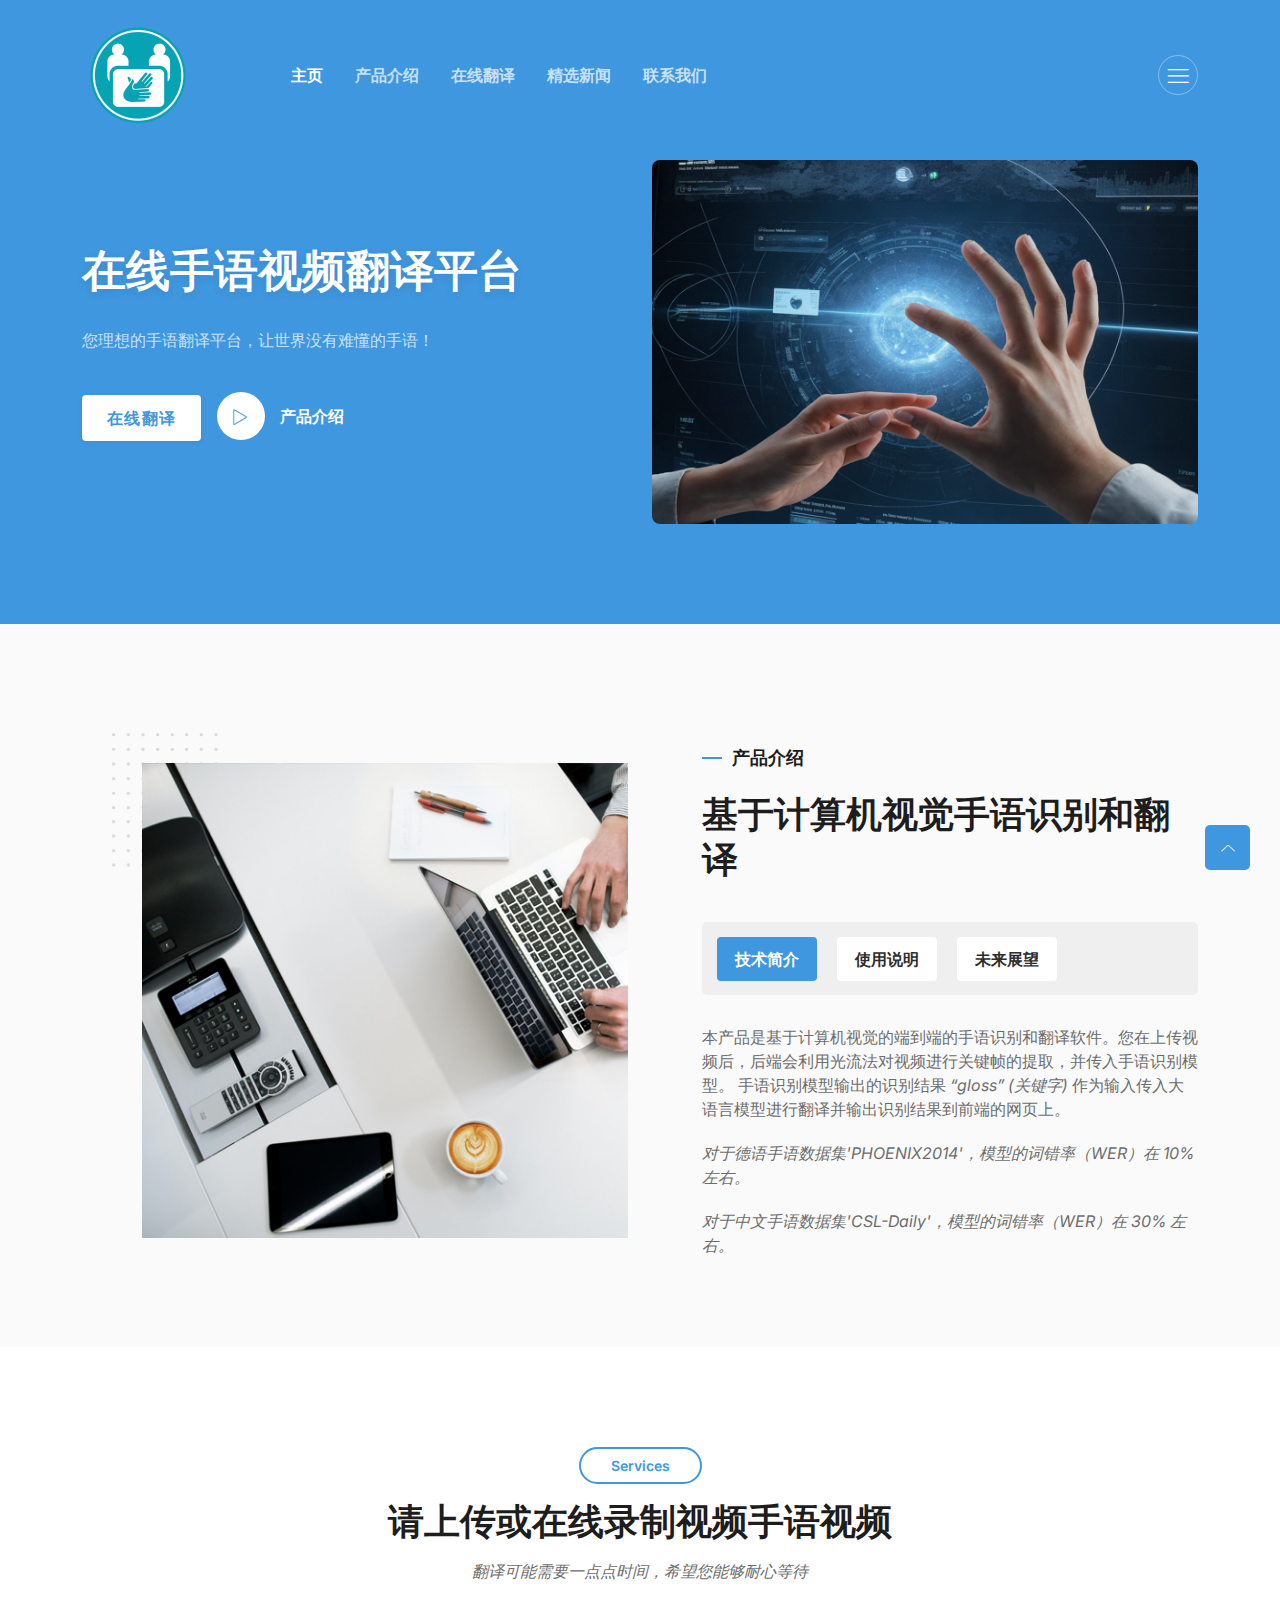
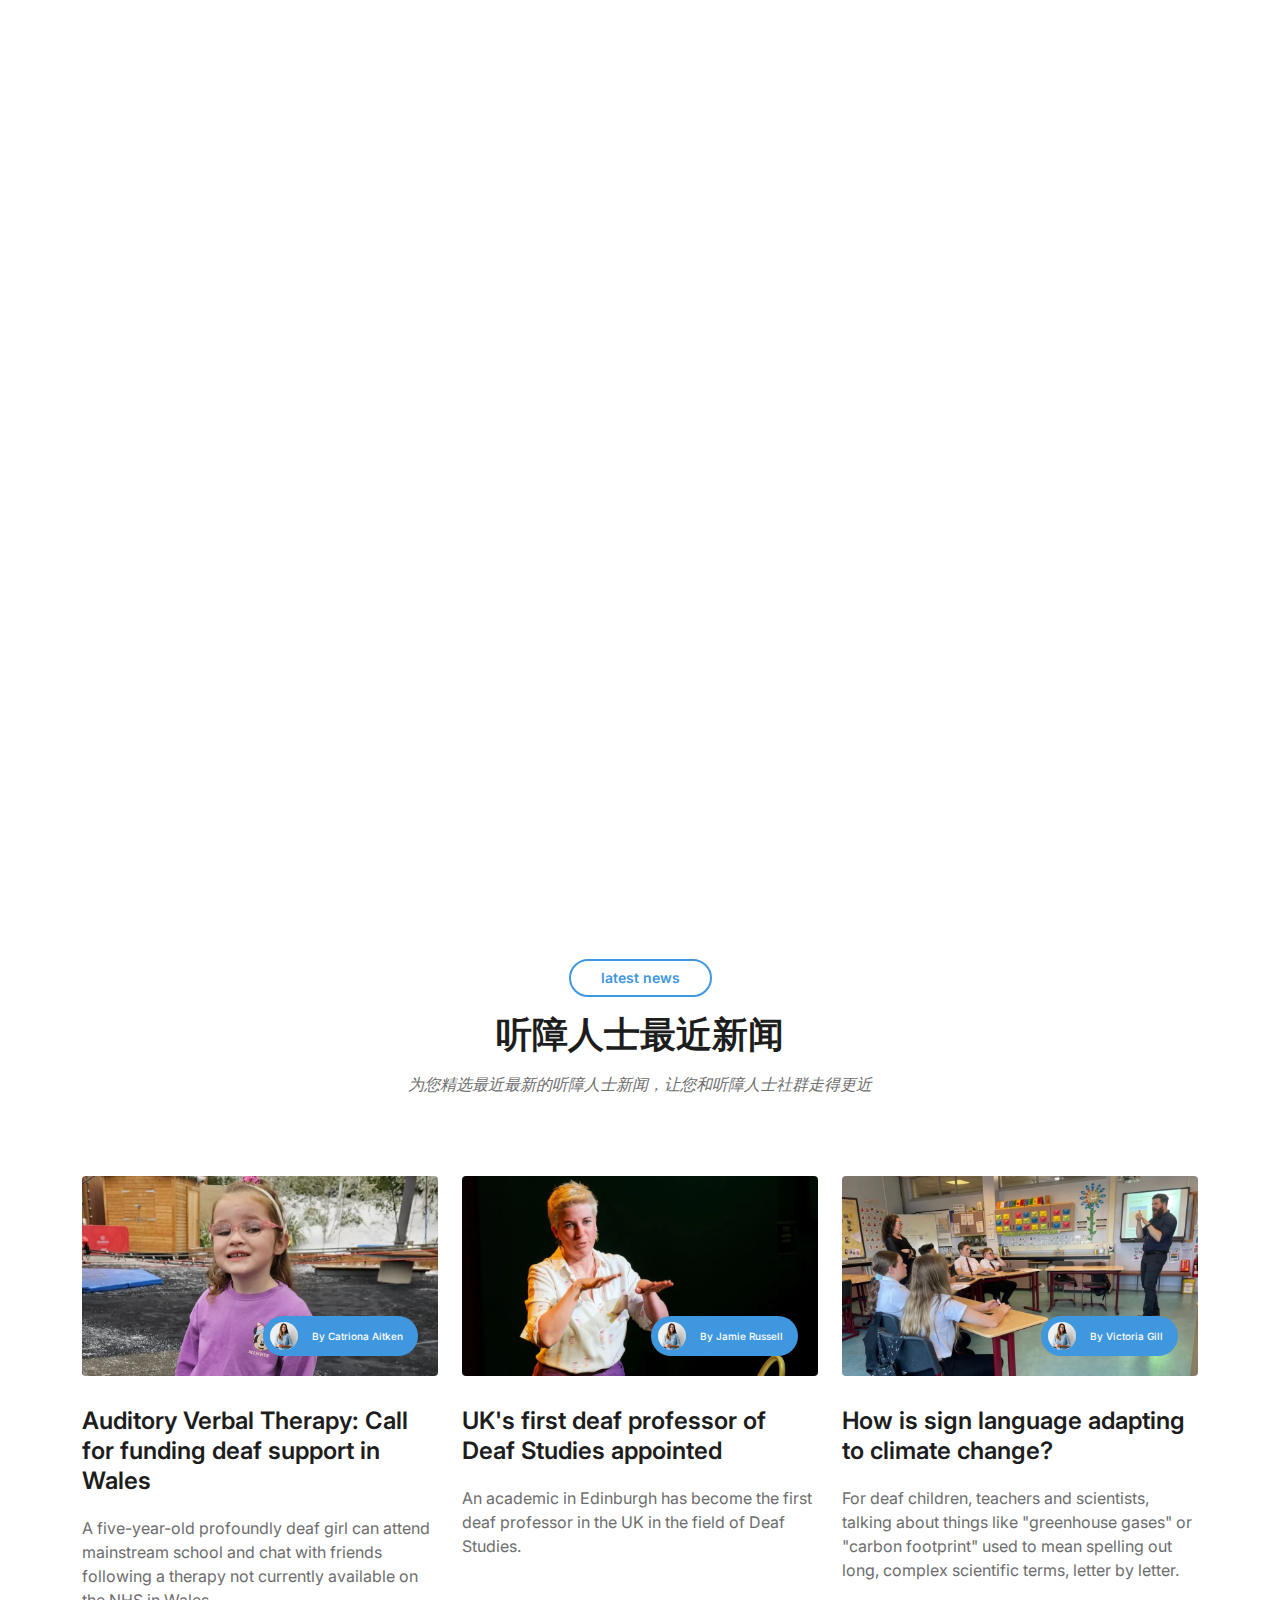
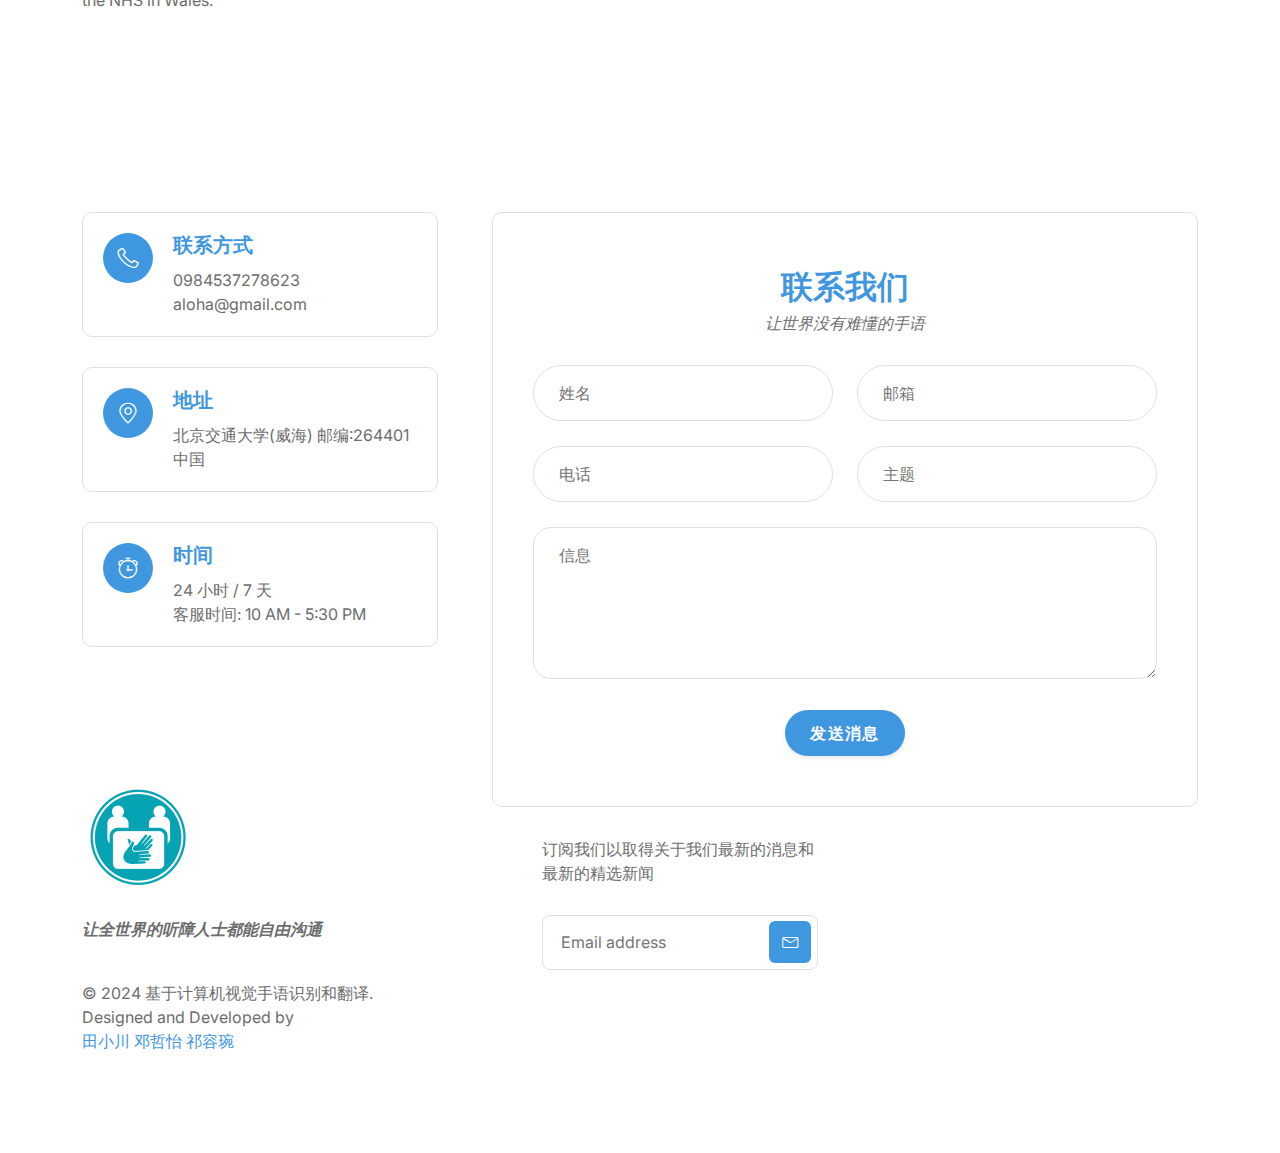
==== index.html @ 8be4a8b9 "upload all files for web" ====
<!DOCTYPE html>
<html lang="en">

<head>
  <!--====== Required meta tags ======-->
  <meta charset="utf-8" />
  <meta http-equiv="x-ua-compatible" content="ie=edge" />
  <meta name="description" content="" />
  <meta name="viewport" content="width=device-width, initial-scale=1, shrink-to-fit=no" />

  <!--====== Title ======-->
  <title>Borderless | 基于计算机视觉手语识别和翻译</title>

  <!--====== Favicon Icon ======-->
  <link rel="shortcut icon" href="../assets/images/favicon.svg" type="image/svg" />

  <!--====== Bootstrap css ======-->
  <link rel="stylesheet" href="assets/css/bootstrap.min.css" />

  <!--====== Line Icons css ======-->
  <link rel="stylesheet" href="assets/css/lineicons.css" />

  <!--====== Tiny Slider css ======-->
  <link rel="stylesheet" href="assets/css/tiny-slider.css" />

  <!--====== gLightBox css ======-->
  <link rel="stylesheet" href="assets/css/glightbox.min.css" />

  <link rel="stylesheet" href="style.css" />
</head>

<body>

  <!--====== NAVBAR NINE PART START ======-->

  <section class="navbar-area navbar-nine">
    <div class="container">
      <div class="row">
        <div class="col-lg-12">
          <nav class="navbar navbar-expand-lg">
            <a class="navbar-brand" href="index.html">
              <img src="assets/images/logo-2.png" alt="Logo" />
            </a>
            <button class="navbar-toggler" type="button" data-bs-toggle="collapse" data-bs-target="#navbarNine"
              aria-controls="navbarNine" aria-expanded="false" aria-label="Toggle navigation">
              <span class="toggler-icon"></span>
              <span class="toggler-icon"></span>
              <span class="toggler-icon"></span>
            </button>

            <div class="collapse navbar-collapse sub-menu-bar" id="navbarNine">
              <ul class="navbar-nav me-auto">
                <li class="nav-item">
                  <a class="page-scroll active" href="#hero-area"><b>主页</b></a>
                </li>

                <li class="nav-item">
                  <a class="page-scroll" href="#产品介绍"><b>产品介绍</b></a>
                </li>

                <li class="nav-item">
                  <a class="page-scroll" href="#在线翻译"><b>在线翻译</b></a>
                </li>

                <li class="nav-item">
                  <a class="page-scroll" href="#blog"><b>精选新闻</b></a>
                </li>

                <li class="nav-item">
                  <a class="page-scroll" href="#contact"><b>联系我们</b></a>
                </li>
              </ul>
            </div>

            <div class="navbar-btn d-none d-lg-inline-block">
              <a class="menu-bar" href="#side-menu-left"><i class="lni lni-menu"></i></a>
            </div>
          </nav>
          <!-- navbar -->
        </div>
      </div>
      <!-- row -->
    </div>
    <!-- container -->
  </section>

  <!--====== NAVBAR NINE PART ENDS ======-->

  <!--====== SIDEBAR PART START ======-->

  <div class="sidebar-left">
    <div class="sidebar-close">
      <a class="close" href="#close"><i class="lni lni-close"></i></a>
    </div>
    <div class="sidebar-content">
      <div class="sidebar-logo">
        <a href="index.html"><img src="assets/images/logo-2.png" alt="Logo" /></a>
      </div>
      <p class="text" style="font-size: 150%;"><b><i>让我们一起倾听世界吧！</i></b></p>
      <!-- logo -->
      <div class="sidebar-menu">
        <h5 class="menu-title">快捷连接</h5>
        <ul>
          <li><a class="page-scroll" href="#产品介绍">关于我们</a></li>
          <li><a class="page-scroll" href="#blog">最新的消息</a></li>
          <li><a class="page-scroll" href="#contact">联系我们</a></li>
          <li><a href="javascript:void(0)">我们的团队</a></li>
        </ul>
      </div>
      <!-- menu -->
      <div class="sidebar-social align-items-center justify-content-center">
        <h5 class="social-title">关注我们的动态</h5>
        <ul>
          <li>
            <a href="javascript:void(0)"><i class="lni lni-facebook-filled"></i></a>
          </li>
          <li>
            <a href="javascript:void(0)"><i class="lni lni-twitter-original"></i></a>
          </li>
          <li>
            <a href="javascript:void(0)"><i class="lni lni-linkedin-original"></i></a>
          </li>
          <li>
            <a href="javascript:void(0)"><i class="lni lni-youtube"></i></a>
          </li>
        </ul>
      </div>
      <!-- sidebar social -->
    </div>
    <!-- content -->
  </div>
  <div class="overlay-left"></div>

  <!--====== SIDEBAR PART ENDS ======-->

  <!-- Start header Area -->
  <section id="hero-area" class="header-area header-eight">
    <div class="container">
      <div class="row align-items-center">
        <div class="col-lg-6 col-md-12 col-12">
          <div class="header-content">
            <h1>在线手语视频翻译平台</h1>
            <p>
              您理想的手语翻译平台，让世界没有难懂的手语！
            </p>
            <div class="button">
              <a href="#在线翻译" class="btn primary-btn">在线翻译</a>
              <a href="https://www.youtube.com/watch?v=r44RKWyfcFw&fbclid=IwAR21beSJORalzmzokxDRcGfkZA1AtRTE__l5N4r09HcGS5Y6vOluyouM9EM"
                class="glightbox video-button">
                <span class="btn icon-btn rounded-full">
                  <i class="lni lni-play"></i>
                </span>
                <span class="text">产品介绍</span>
              </a>
            </div>
          </div>
        </div>
        <div class="col-lg-6 col-md-12 col-12">
          <div class="header-image">
            <img src="assets/images/header/firstPage_2.png" alt="#" />
          </div>
        </div>
      </div>
    </div>
  </section>
  <!-- End header Area -->

  <!--====== ABOUT FIVE PART START ======-->

  <section id="产品介绍" class="about-area about-five">
    <div class="container">
      <div class="row align-items-center">
        <div class="col-lg-6 col-12">
          <div class="about-image-five">
            <svg class="shape" width="106" height="134" viewBox="0 0 106 134" fill="none"
              xmlns="http://www.w3.org/2000/svg">
              <circle cx="1.66654" cy="1.66679" r="1.66667" fill="#DADADA" />
              <circle cx="1.66654" cy="16.3335" r="1.66667" fill="#DADADA" />
              <circle cx="1.66654" cy="31.0001" r="1.66667" fill="#DADADA" />
              <circle cx="1.66654" cy="45.6668" r="1.66667" fill="#DADADA" />
              <circle cx="1.66654" cy="60.3335" r="1.66667" fill="#DADADA" />
              <circle cx="1.66654" cy="88.6668" r="1.66667" fill="#DADADA" />
              <circle cx="1.66654" cy="117.667" r="1.66667" fill="#DADADA" />
              <circle cx="1.66654" cy="74.6668" r="1.66667" fill="#DADADA" />
              <circle cx="1.66654" cy="103" r="1.66667" fill="#DADADA" />
              <circle cx="1.66654" cy="132" r="1.66667" fill="#DADADA" />
              <circle cx="16.3333" cy="1.66679" r="1.66667" fill="#DADADA" />
              <circle cx="16.3333" cy="16.3335" r="1.66667" fill="#DADADA" />
              <circle cx="16.3333" cy="31.0001" r="1.66667" fill="#DADADA" />
              <circle cx="16.3333" cy="45.6668" r="1.66667" fill="#DADADA" />
              <circle cx="16.333" cy="60.3335" r="1.66667" fill="#DADADA" />
              <circle cx="16.333" cy="88.6668" r="1.66667" fill="#DADADA" />
              <circle cx="16.333" cy="117.667" r="1.66667" fill="#DADADA" />
              <circle cx="16.333" cy="74.6668" r="1.66667" fill="#DADADA" />
              <circle cx="16.333" cy="103" r="1.66667" fill="#DADADA" />
              <circle cx="16.333" cy="132" r="1.66667" fill="#DADADA" />
              <circle cx="30.9998" cy="1.66679" r="1.66667" fill="#DADADA" />
              <circle cx="74.6665" cy="1.66679" r="1.66667" fill="#DADADA" />
              <circle cx="30.9998" cy="16.3335" r="1.66667" fill="#DADADA" />
              <circle cx="74.6665" cy="16.3335" r="1.66667" fill="#DADADA" />
              <circle cx="30.9998" cy="31.0001" r="1.66667" fill="#DADADA" />
              <circle cx="74.6665" cy="31.0001" r="1.66667" fill="#DADADA" />
              <circle cx="30.9998" cy="45.6668" r="1.66667" fill="#DADADA" />
              <circle cx="74.6665" cy="45.6668" r="1.66667" fill="#DADADA" />
              <circle cx="31" cy="60.3335" r="1.66667" fill="#DADADA" />
              <circle cx="74.6668" cy="60.3335" r="1.66667" fill="#DADADA" />
              <circle cx="31" cy="88.6668" r="1.66667" fill="#DADADA" />
              <circle cx="74.6668" cy="88.6668" r="1.66667" fill="#DADADA" />
              <circle cx="31" cy="117.667" r="1.66667" fill="#DADADA" />
              <circle cx="74.6668" cy="117.667" r="1.66667" fill="#DADADA" />
              <circle cx="31" cy="74.6668" r="1.66667" fill="#DADADA" />
              <circle cx="74.6668" cy="74.6668" r="1.66667" fill="#DADADA" />
              <circle cx="31" cy="103" r="1.66667" fill="#DADADA" />
              <circle cx="74.6668" cy="103" r="1.66667" fill="#DADADA" />
              <circle cx="31" cy="132" r="1.66667" fill="#DADADA" />
              <circle cx="74.6668" cy="132" r="1.66667" fill="#DADADA" />
              <circle cx="45.6665" cy="1.66679" r="1.66667" fill="#DADADA" />
              <circle cx="89.3333" cy="1.66679" r="1.66667" fill="#DADADA" />
              <circle cx="45.6665" cy="16.3335" r="1.66667" fill="#DADADA" />
              <circle cx="89.3333" cy="16.3335" r="1.66667" fill="#DADADA" />
              <circle cx="45.6665" cy="31.0001" r="1.66667" fill="#DADADA" />
              <circle cx="89.3333" cy="31.0001" r="1.66667" fill="#DADADA" />
              <circle cx="45.6665" cy="45.6668" r="1.66667" fill="#DADADA" />
              <circle cx="89.3333" cy="45.6668" r="1.66667" fill="#DADADA" />
              <circle cx="45.6665" cy="60.3335" r="1.66667" fill="#DADADA" />
              <circle cx="89.3333" cy="60.3335" r="1.66667" fill="#DADADA" />
              <circle cx="45.6665" cy="88.6668" r="1.66667" fill="#DADADA" />
              <circle cx="89.3333" cy="88.6668" r="1.66667" fill="#DADADA" />
              <circle cx="45.6665" cy="117.667" r="1.66667" fill="#DADADA" />
              <circle cx="89.3333" cy="117.667" r="1.66667" fill="#DADADA" />
              <circle cx="45.6665" cy="74.6668" r="1.66667" fill="#DADADA" />
              <circle cx="89.3333" cy="74.6668" r="1.66667" fill="#DADADA" />
              <circle cx="45.6665" cy="103" r="1.66667" fill="#DADADA" />
              <circle cx="89.3333" cy="103" r="1.66667" fill="#DADADA" />
              <circle cx="45.6665" cy="132" r="1.66667" fill="#DADADA" />
              <circle cx="89.3333" cy="132" r="1.66667" fill="#DADADA" />
              <circle cx="60.3333" cy="1.66679" r="1.66667" fill="#DADADA" />
              <circle cx="104" cy="1.66679" r="1.66667" fill="#DADADA" />
              <circle cx="60.3333" cy="16.3335" r="1.66667" fill="#DADADA" />
              <circle cx="104" cy="16.3335" r="1.66667" fill="#DADADA" />
              <circle cx="60.3333" cy="31.0001" r="1.66667" fill="#DADADA" />
              <circle cx="104" cy="31.0001" r="1.66667" fill="#DADADA" />
              <circle cx="60.3333" cy="45.6668" r="1.66667" fill="#DADADA" />
              <circle cx="104" cy="45.6668" r="1.66667" fill="#DADADA" />
              <circle cx="60.333" cy="60.3335" r="1.66667" fill="#DADADA" />
              <circle cx="104" cy="60.3335" r="1.66667" fill="#DADADA" />
              <circle cx="60.333" cy="88.6668" r="1.66667" fill="#DADADA" />
              <circle cx="104" cy="88.6668" r="1.66667" fill="#DADADA" />
              <circle cx="60.333" cy="117.667" r="1.66667" fill="#DADADA" />
              <circle cx="104" cy="117.667" r="1.66667" fill="#DADADA" />
              <circle cx="60.333" cy="74.6668" r="1.66667" fill="#DADADA" />
              <circle cx="104" cy="74.6668" r="1.66667" fill="#DADADA" />
              <circle cx="60.333" cy="103" r="1.66667" fill="#DADADA" />
              <circle cx="104" cy="103" r="1.66667" fill="#DADADA" />
              <circle cx="60.333" cy="132" r="1.66667" fill="#DADADA" />
              <circle cx="104" cy="132" r="1.66667" fill="#DADADA" />
            </svg>
            <img src="assets/images/about/about-img1.jpg" alt="about" />
          </div>
        </div>
        <div class="col-lg-6 col-12">
          <div class="about-five-content">
            <h6 class="small-title text-lg">产品介绍</h6>
            <h2 class="main-title fw-bold">基于计算机视觉手语识别和翻译</h2>
            <div class="about-five-tab">
              <nav>
                <div class="nav nav-tabs" id="nav-tab" role="tablist">
                  <button class="nav-link active" id="nav-who-tab" data-bs-toggle="tab" data-bs-target="#nav-who"
                    type="button" role="tab" aria-controls="nav-who" aria-selected="true">技术简介</button>
                  <button class="nav-link" id="nav-vision-tab" data-bs-toggle="tab" data-bs-target="#nav-vision"
                    type="button" role="tab" aria-controls="nav-vision" aria-selected="false">使用说明</button>
                  <button class="nav-link" id="nav-history-tab" data-bs-toggle="tab" data-bs-target="#nav-history"
                    type="button" role="tab" aria-controls="nav-history" aria-selected="false">未来展望</button>
                </div>
              </nav>
              <div class="tab-content" id="nav-tabContent">
                <div class="tab-pane fade show active" id="nav-who" role="tabpanel" aria-labelledby="nav-who-tab">
                  <p>
                    本产品是基于计算机视觉的端到端的手语识别和翻译软件。您在上传视频后，后端会利用光流法对视频进行关键帧的提取，并传入手语识别模型。
                    手语识别模型输出的识别结果 <i>“gloss” (关键字)</i> 作为输入传入大语言模型进行翻译并输出识别结果到前端的网页上。
                  </p>
                  <p><i>
                    对于德语手语数据集'PHOENIX2014'，模型的词错率（WER）在 10% 左右。
                  </i></p>
                  <p><i>
                    对于中文手语数据集'CSL-Daily'，模型的词错率（WER）在 30% 左右。
                  </i></p>
                </div>
                <div class="tab-pane fade" id="nav-vision" role="tabpanel" aria-labelledby="nav-vision-tab">
                  <p>
                    使用本产品十分简单，您需要将您想要进行翻译的手语视频上传，或者您想要翻译的手语动作通过在线录制。
                    再经过些许等待后，您的识别结果将在右侧输出栏显示。
                  </p>
                </div>
                <div class="tab-pane fade" id="nav-history" role="tabpanel" aria-labelledby="nav-history-tab">
                  <p>
                    我们希望本产品能够帮助听障人士降低和常人之间交流的门槛。在未来，我们将上线实时的手语识别和翻译功能，
                    您将无需上传视频和录制视频。我们也将持续为提高识别准确度而努力！
                  </p>
                  <p>
                    感谢您使用我们的产品，如果有任何问题，请前往<i>“联系我们”</i>界面与我们的工作人员联系。我们将在工作时间为您提供
                    最好的服务，直到您满意为止。在线手语识翻译软件，欢迎您的使用！
                  </p>
                </div>
              </div>
            </div>
          </div>
        </div>
      </div>
    </div>
    <!-- container -->
  </section>

  <!-- ===== service-area start ===== -->
  <section id="在线翻译" class="services-area services-eight">
    <!--======  Start Section Title Five ======-->
    <div class="section-title-five">
      <div class="container">
        <div class="row">
          <div class="col-12">
            <div class="content">
              <h6>Services</h6>
              <h2 class="fw-bold">请上传或在线录制视频手语视频</h2>
              <p>
                <i>翻译可能需要一点点时间，希望您能够耐心等待</i>
              </p>
            </div>
          </div>
        </div>
        <!-- row -->
      </div>
      <!-- container -->
    </div>
    <!--======  End Section Title Five ======-->
    <div class="gradio-container">
      <!-- Gradio App Integration -->
      <iframe src="https://7c18-42-247-44-116.ngrok-free.app/" style="width:100%; height:80vh; border:none;"></iframe>
    </div>
  </section>
  <!-- ===== service-area end ===== -->

  <!--====== ABOUT FIVE PART ENDS ======-->

  <!-- Start Latest News Area -->
  <div id="blog" class="latest-news-area section">
    <!--======  Start Section Title Five ======-->
    <div class="section-title-five">
      <div class="container">
        <div class="row">
          <div class="col-12">
            <div class="content">
              <h6>latest news</h6>
              <h2 class="fw-bold">听障人士最近新闻</h2>
              <p><i>
                为您精选最近最新的听障人士新闻，让您和听障人士社群走得更近
              </i></p>
            </div>
          </div>
        </div>
        <!-- row -->
      </div>
      <!-- container -->
    </div>
    <!--======  End Section Title Five ======-->
    <div class="container">
      <div class="row">
        <div class="col-lg-4 col-md-6 col-12">
          <!-- Single News -->
          <div class="single-news">
            <div class="image">
              <a href="https://www.bbc.com/news/uk-wales-68567816"><img class="thumb" src="assets/images/blog/news_1.webp" alt="Blog" /></a>
              <div class="meta-details">
                <img class="thumb" src="assets/images/blog/b6.jpg" alt="Author" />
                <span>
                  By Catriona Aitken
                </span>
              </div>
            </div>
            <div class="content-body">
              <h4 class="title">
                <a href="https://www.bbc.com/news/uk-wales-68567816"> Auditory Verbal Therapy: Call for funding deaf support in Wales </a>
              </h4>
              <p>
                A five-year-old profoundly deaf girl can attend mainstream school 
                and chat with friends following a therapy not currently available on the NHS in Wales.
              </p>
            </div>
          </div>
          <!-- End Single News -->
        </div>
        <div class="col-lg-4 col-md-6 col-12">
          <!-- Single News -->
          <div class="single-news">
            <div class="image">
              <a href="https://www.bbc.com/news/articles/crg1yp2p40lo"><img class="thumb" src="assets/images/blog/news_2.webp" alt="Blog" /></a>
              <div class="meta-details">
                <img class="thumb" src="assets/images/blog/b6.jpg" alt="Author" />
                <span>
                  By Jamie Russell
                </span>
              </div>
            </div>
            <div class="content-body">
              <h4 class="title">
                <a href="https://www.bbc.com/news/articles/crg1yp2p40lo">
                  UK's first deaf professor of Deaf Studies appointed
                </a>
              </h4>
              <p>
                An academic in Edinburgh has become the first deaf professor in the UK in the field of Deaf Studies.
              </p>
            </div>
          </div>
          <!-- End Single News -->
        </div>
        <div class="col-lg-4 col-md-6 col-12">
          <!-- Single News -->
          <div class="single-news">
            <div class="image">
              <a href="https://www.bbc.com/news/science-environment-66464437"><img class="thumb" src="assets/images/blog/news_3.webp" alt="Blog" /></a>
              <div class="meta-details">
                <img class="thumb" src="assets/images/blog/b6.jpg" alt="Author" />
                <span>
                  By Victoria Gill
                </span>
              </div>
            </div>
            <div class="content-body">
              <h4 class="title">
                <a href="https://www.bbc.com/news/science-environment-66464437">
                  How is sign language adapting to climate change?
                </a>
              </h4>
              <p>
                For deaf children, teachers and scientists, talking about things like 
                "greenhouse gases" or "carbon footprint" used to mean spelling out long, 
                complex scientific terms, letter by letter.
              </p>
            </div>
          </div>
          <!-- End Single News -->
        </div>
      </div>
    </div>
  </div>
  <!-- End Latest News Area -->

    <!--======  End Section Title Five ======-->

  <!-- ========================= contact-section start ========================= -->
  <section id="contact" class="contact-section">
    <div class="container">
      <div class="row">
        <div class="col-xl-4">
          <div class="contact-item-wrapper">
            <div class="row">
              <div class="col-12 col-md-6 col-xl-12">
                <div class="contact-item">
                  <div class="contact-icon">
                    <i class="lni lni-phone"></i>
                  </div>
                  <div class="contact-content">
                    <h4>联系方式</h4>
                    <p>0984537278623</p>
                    <p>aloha@gmail.com</p>
                  </div>
                </div>
              </div>
              <div class="col-12 col-md-6 col-xl-12">
                <div class="contact-item">
                  <div class="contact-icon">
                    <i class="lni lni-map-marker"></i>
                  </div>
                  <div class="contact-content">
                    <h4>地址</h4>
                    <p>北京交通大学(威海) 邮编:264401</p>
                    <p>中国</p>
                  </div>
                </div>
              </div>
              <div class="col-12 col-md-6 col-xl-12">
                <div class="contact-item">
                  <div class="contact-icon">
                    <i class="lni lni-alarm-clock"></i>
                  </div>
                  <div class="contact-content">
                    <h4>时间</h4>
                    <p>24 小时 / 7 天</p>
                    <p>客服时间: 10 AM - 5:30 PM</p>
                  </div>
                </div>
              </div>
            </div>
          </div>
        </div>
        <div class="col-xl-8">
          <div class="contact-form-wrapper">
            <div class="row">
              <div class="col-xl-10 col-lg-8 mx-auto">
                <div class="section-title text-center">
                  <span style="font-size: 200%;">联系我们</span>
                  <p>
                    <i>让世界没有难懂的手语</i>
                  </p>
                </div>
              </div>
            </div>
            <form action="#" class="contact-form">
              <div class="row">
                <div class="col-md-6">
                  <input type="text" name="name" id="name" placeholder="姓名" required />
                </div>
                <div class="col-md-6">
                  <input type="email" name="email" id="email" placeholder="邮箱" required />
                </div>
              </div>
              <div class="row">
                <div class="col-md-6">
                  <input type="text" name="phone" id="phone" placeholder="电话" required />
                </div>
                <div class="col-md-6">
                  <input type="text" name="subject" id="email" placeholder="主题" required />
                </div>
              </div>
              <div class="row">
                <div class="col-12">
                  <textarea name="message" id="message" placeholder="信息" rows="5"></textarea>
                </div>
              </div>
              <div class="row">
                <div class="col-12">
                  <div class="button text-center rounded-buttons">
                    <button type="submit" class="btn primary-btn rounded-full">
                      发送消息
                    </button>
                  </div>
                </div>
              </div>
            </form>
          </div>
        </div>
      </div>
    </div>
  </section>
  <!-- ========================= contact-section end ========================= -->

  <!-- ========================= map-section end ========================= -->
  <section class="map-section map-style-9">
    <div class="map-container">
      <object style="border:0; height: 500px; width: 100%;"
        data="https://www.google.com/maps/embed?pb=!1m18!1m12!1m3!1d3102.7887109309127!2d-77.44196278417968!3d38.95165507956235!2m3!1f0!2f0!3f0!3m2!1i1024!2i768!4f13.1!3m3!1m2!1s0x0%3A0x0!2zMzjCsDU3JzA2LjAiTiA3N8KwMjYnMjMuMiJX!5e0!3m2!1sen!2sbd!4v1545420879707"></object>
    </div>
    </div>
  </section>
  <!-- ========================= map-section end ========================= -->

  <!-- Start Footer Area -->
  <footer class="footer-area footer-eleven">
    <!-- Start Footer Top -->
    <div class="footer-top">
      <div class="container">
        <div class="inner-content">
          <div class="row">
            <div class="col-lg-4 col-md-6 col-12">
              <!-- Single Widget -->
              <div class="footer-widget f-about">
                <div class="logo">
                  <a href="index.html">
                    <img src="assets/images/logo-2.png" alt="#" class="img-fluid" />
                  </a>
                </div>
                <p>
                  <b><i>让全世界的听障人士都能自由沟通</i></b>
                </p>
                <p class="copyright-text">
                  <span>© 2024 基于计算机视觉手语识别和翻译.</span>Designed and Developed by
                  <a href="javascript:void(0)" rel="nofollow"> 田小川 邓哲怡 祁容琬 </a>
                </p>
              </div>
              <!-- End Single Widget -->
            </div>
            <div class="col-lg-4 col-md-6 col-12">
              <!-- Single Widget -->
              <div class="footer-widget newsletter">
                <h5>订阅</h5>
                <p>订阅我们以取得关于我们最新的消息和最新的精选新闻</p>
                <form action="#" method="get" target="_blank" class="newsletter-form">
                  <input name="EMAIL" placeholder="Email address" required="required" type="email" />
                  <div class="button">
                    <button class="sub-btn">
                      <i class="lni lni-envelope"></i>
                    </button>
                  </div>
                </form>
              </div>
              <!-- End Single Widget -->
            </div>
          </div>
        </div>
      </div>
    </div>
    <!--/ End Footer Top -->
  </footer>
  <!--/ End Footer Area -->


  <a href="#" class="scroll-top btn-hover">
    <i class="lni lni-chevron-up"></i>
  </a>

  <!--====== js ======-->
  <script src="assets/js/bootstrap.bundle.min.js"></script>
  <script src="assets/js/glightbox.min.js"></script>
  <script src="assets/js/main.js"></script>
  <script src="assets/js/tiny-slider.js"></script>

  <script>

    //===== close navbar-collapse when a  clicked
    let navbarTogglerNine = document.querySelector(
      ".navbar-nine .navbar-toggler"
    );
    navbarTogglerNine.addEventListener("click", function () {
      navbarTogglerNine.classList.toggle("active");
    });

    // ==== left sidebar toggle
    let sidebarLeft = document.querySelector(".sidebar-left");
    let overlayLeft = document.querySelector(".overlay-left");
    let sidebarClose = document.querySelector(".sidebar-close .close");

    overlayLeft.addEventListener("click", function () {
      sidebarLeft.classList.toggle("open");
      overlayLeft.classList.toggle("open");
    });
    sidebarClose.addEventListener("click", function () {
      sidebarLeft.classList.remove("open");
      overlayLeft.classList.remove("open");
    });

    // ===== navbar nine sideMenu
    let sideMenuLeftNine = document.querySelector(".navbar-nine .menu-bar");

    sideMenuLeftNine.addEventListener("click", function () {
      sidebarLeft.classList.add("open");
      overlayLeft.classList.add("open");
    });

    //========= glightbox
    GLightbox({
      'href': 'https://www.youtube.com/watch?v=r44RKWyfcFw&fbclid=IwAR21beSJORalzmzokxDRcGfkZA1AtRTE__l5N4r09HcGS5Y6vOluyouM9EM',
      'type': 'video',
      'source': 'youtube', //vimeo, youtube or local
      'width': 900,
      'autoplayVideos': true,
    });

  </script>
</body>

</html>
---- assets/css/tiny-slider.css ----
.tns-outer{padding:0 !important}.tns-outer [hidden]{display:none !important}.tns-outer [aria-controls],.tns-outer [data-action]{cursor:pointer}.tns-slider{-webkit-transition:all 0s;-moz-transition:all 0s;transition:all 0s}.tns-slider>.tns-item{-webkit-box-sizing:border-box;-moz-box-sizing:border-box;box-sizing:border-box}.tns-horizontal.tns-subpixel{white-space:nowrap}.tns-horizontal.tns-subpixel>.tns-item{display:inline-block;vertical-align:top;white-space:normal}.tns-horizontal.tns-no-subpixel:after{content:'';display:table;clear:both}.tns-horizontal.tns-no-subpixel>.tns-item{float:left}.tns-horizontal.tns-carousel.tns-no-subpixel>.tns-item{margin-right:-100%}.tns-no-calc{position:relative;left:0}.tns-gallery{position:relative;left:0;min-height:1px}.tns-gallery>.tns-item{position:absolute;left:-100%;-webkit-transition:transform 0s, opacity 0s;-moz-transition:transform 0s, opacity 0s;transition:transform 0s, opacity 0s}.tns-gallery>.tns-slide-active{position:relative;left:auto !important}.tns-gallery>.tns-moving{-webkit-transition:all 0.25s;-moz-transition:all 0.25s;transition:all 0.25s}.tns-autowidth{display:inline-block}.tns-lazy-img{-webkit-transition:opacity 0.6s;-moz-transition:opacity 0.6s;transition:opacity 0.6s;opacity:0.6}.tns-lazy-img.tns-complete{opacity:1}.tns-ah{-webkit-transition:height 0s;-moz-transition:height 0s;transition:height 0s}.tns-ovh{overflow:hidden}.tns-visually-hidden{position:absolute;left:-10000em}.tns-transparent{opacity:0;visibility:hidden}.tns-fadeIn{opacity:1;filter:alpha(opacity=100);z-index:0}.tns-normal,.tns-fadeOut{opacity:0;filter:alpha(opacity=0);z-index:-1}.tns-vpfix{white-space:nowrap}.tns-vpfix>div,.tns-vpfix>li{display:inline-block}.tns-t-subp2{margin:0 auto;width:310px;position:relative;height:10px;overflow:hidden}.tns-t-ct{width:2333.3333333%;width:-webkit-calc(100% * 70 / 3);width:-moz-calc(100% * 70 / 3);width:calc(100% * 70 / 3);position:absolute;right:0}.tns-t-ct:after{content:'';display:table;clear:both}.tns-t-ct>div{width:1.4285714%;width:-webkit-calc(100% / 70);width:-moz-calc(100% / 70);width:calc(100% / 70);height:10px;float:left}

/*# sourceMappingURL=sourcemaps/tiny-slider.css.map */
---- style.css ----
@import url("https://fonts.googleapis.com/css2?family=Inter:wght@200;300;400;500;600;700;800;900&display=swap");
/*===========================
  COMMON css 
===========================*/
:root {
  --font-family: "Inter", sans-serif;
  --primary: #3f97df;
  --primary-dark: #1c3ab6;
  --primary-light: #e2f1ff;
  --accent: #00d4d7;
  --accent-dark: #00bac1;
  --accent-light: #dff9f8;
  --success: #13d527;
  --success-dark: #00ae11;
  --success-light: #eafbe7;
  --secondary: #8f15d5;
  --secondary-dark: #6013c7;
  --secondary-light: #f4e5fa;
  --info: #15b2d5;
  --info-dark: #0f8ca8;
  --info-light: #e0f5fa;
  --caution: #dbbb25;
  --caution-dark: #d58f15;
  --caution-light: #fbf9e4;
  --error: #e6185e;
  --error-dark: #bf1257;
  --error-light: #fce4eb;
  --black: #1d1d1d;
  --dark-1: #2d2d2d;
  --dark-2: #4d4d4d;
  --dark-3: #6d6d6d;
  --gray-1: #8d8d8d;
  --gray-2: #adadad;
  --gray-3: #cdcdcd;
  --gray-4: #e0e0e0;
  --light-1: #efefef;
  --light-2: #f5f5f5;
  --light-3: #fafafa;
  --white: #ffffff;
  --gradient-1: linear-gradient(180deg, #155bd5 0%, #1c3ab6 100%);
  --gradient-2: linear-gradient(180deg, #155bd5 13.02%, #00d4d7 85.42%);
  --gradient-3: linear-gradient(180deg, #155bd5 0%, #8f15d5 100%);
  --gradient-4: linear-gradient(180deg, #155bd5 0%, #13d527 100%);
  --gradient-5: linear-gradient(180deg, #155bd5 0%, #15bbd5 100%);
  --gradient-6: linear-gradient(180deg, #155bd5 0%, #dbbb25 100%);
  --gradient-7: linear-gradient(180deg, #155bd5 0%, #e6185e 100%);
  --gradient-8: linear-gradient(180deg, #1c3ab6 0%, #00bac1 100%);
  --gradient-9: linear-gradient(180deg, #00d4d7 13.02%, #155bd5 85.42%);
  --shadow-1: 0px 0px 1px rgba(40, 41, 61, 0.08),
    0px 0.5px 2px rgba(96, 97, 112, 0.16);
  --shadow-2: 0px 0px 1px rgba(40, 41, 61, 0.04),
    0px 2px 4px rgba(96, 97, 112, 0.16);
  --shadow-3: 0px 0px 2px rgba(40, 41, 61, 0.04),
    0px 4px 8px rgba(96, 97, 112, 0.16);
  --shadow-4: 0px 2px 4px rgba(40, 41, 61, 0.04),
    0px 8px 16px rgba(96, 97, 112, 0.16);
  --shadow-5: 0px 2px 8px rgba(40, 41, 61, 0.04),
    0px 16px 24px rgba(96, 97, 112, 0.16);
  --shadow-6: 0px 2px 8px rgba(40, 41, 61, 0.08),
    0px 20px 32px rgba(96, 97, 112, 0.24);
}

body {
  font-family: var(--font-family);
  color: var(--black);
  font-size: 16px;
}
@media (max-width: 991px) {
  body {
    font-size: 14px;
  }
}

img {
  max-width: 100%;
}

a {
  display: inline-block;
}

a,
button,
a:hover,
a:focus,
input:focus,
textarea:focus,
button:focus {
  text-decoration: none;
  outline: none;
}

ul,
ol {
  margin: 0px;
  padding: 0px;
  list-style-type: none;
}

h1,
h2,
h3,
h4,
h5,
h6 {
  font-weight: 600;
  color: var(--black);
  margin: 0px;
}

h1,
.h1 {
  font-size: 2.75em;
  line-height: 1.25;
}

h2,
.h2 {
  font-size: 2.25em;
  line-height: 1.25;
}

h3,
.h3 {
  font-size: 1.75em;
  line-height: 1.25;
}

h4,
.h4 {
  font-size: 1.5em;
  line-height: 1.25;
}

h5,
.h5 {
  font-size: 1.25em;
  line-height: 1.25;
}

h6,
.h6 {
  font-size: 0.875em;
  line-height: 1.25;
}

.display-1 {
  font-size: 5.5em;
  line-height: 1.25;
}

.display-2 {
  font-size: 4.75em;
  line-height: 1.25;
}

.display-3 {
  font-size: 4em;
  line-height: 1.25;
}

.display-4 {
  font-size: 3.25em;
  line-height: 1.25;
}

p {
  font-size: 1em;
  font-weight: 400;
  line-height: 1.5;
  color: var(--dark-3);
  margin: 0px;
}

.text-small {
  font-size: 0.875em;
  line-height: 1.5;
}

.text-lg {
  font-size: 1.15em;
  line-height: 1.5;
}

.bg_cover {
  background-repeat: no-repeat;
  background-size: cover;
  background-position: center;
}

@media (max-width: 767px) {
  .container {
    padding-left: 20px;
    padding-right: 20px;
  }
}

.btn {
  font-weight: bold;
  font-size: 16px;
  line-height: 20px;
  text-align: center;
  letter-spacing: 0.08em;
  text-transform: uppercase;
  padding: 12px 24px;
  border-radius: 4px;
  border: 1px solid transparent;
}
.btn:hover {
  color: inherit;
}
.btn:focus {
  box-shadow: none;
  outline: none;
}
.btn.btn-lg {
  font-size: 1.15em;
  padding: 16px 24px;
}
.btn.btn-sm {
  padding: 8px 16px;
}
.btn.square {
  border-radius: 0px;
}
.btn.semi-rounded {
  border-radius: 12px;
}
.btn.rounded-full {
  border-radius: 50px;
}
.btn.icon-left span,
.btn.icon-left i {
  margin-right: 8px;
}
.btn.icon-right span,
.btn.icon-right i {
  margin-left: 8px;
}
.btn.icon-btn {
  width: 48px;
  height: 48px;
  padding: 0;
  line-height: 48px;
}
.btn.icon-btn.btn-lg {
  width: 56px;
  height: 56px;
  line-height: 56px;
}
.btn.icon-btn.btn-sm {
  width: 40px;
  height: 40px;
  line-height: 40px;
}


/* ===== Buttons Css ===== */
.primary-btn {
  background: var(--primary);
  color: var(--white);
  box-shadow: var(--shadow-2);
}
.active.primary-btn, .primary-btn:hover, .primary-btn:focus {
  background: var(--primary-dark);
  color: var(--white);
  box-shadow: var(--shadow-4);
}
.deactive.primary-btn {
  background: var(--gray-4);
  color: var(--dark-3);
  pointer-events: none;
}

.primary-btn-outline {
  border-color: var(--primary);
  color: var(--primary);
}
.active.primary-btn-outline, .primary-btn-outline:hover, .primary-btn-outline:focus {
  background: var(--primary-dark);
  color: var(--white);
}
.deactive.primary-btn-outline {
  color: var(--dark-3);
  border-color: var(--gray-4);
  pointer-events: none;
}


/* One Click Scrool Top Button*/
.scroll-top {
  width: 45px;
  height: 45px;
  line-height: 45px;
  background: var(--primary);
  display: -webkit-box;
  display: -ms-flexbox;
  display: flex;
  -webkit-box-pack: center;
      -ms-flex-pack: center;
          justify-content: center;
  -webkit-box-align: center;
      -ms-flex-align: center;
          align-items: center;
  font-size: 14px;
  color: #fff !important;
  border-radius: 0;
  position: fixed;
  bottom: 30px;
  right: 30px;
  z-index: 9;
  cursor: pointer;
  -webkit-transition: all .3s ease-out 0s;
  transition: all .3s ease-out 0s;
  border-radius: 5px;
}

.scroll-top:hover {
  -webkit-box-shadow: 0 1rem 3rem rgba(35, 38, 45, 0.15) !important;
  box-shadow: 0 1rem 3rem rgba(35, 38, 45, 0.15) !important;
  -webkit-transform: translate3d(0, -5px, 0);
  transform: translate3d(0, -5px, 0);
  background-color: var(--dark-1);
}

/*===========================
  Section Title Five CSS
===========================*/
.section-title-five {
  text-align: center;
  max-width: 550px;
  margin: auto;
  margin-bottom: 50px;
  position: relative;
  z-index: 5;
}
@media only screen and (min-width: 768px) and (max-width: 991px) {
  .section-title-five {
    margin-bottom: 45px;
  }
}
@media (max-width: 767px) {
  .section-title-five {
    margin-bottom: 35px;
  }
}
.section-title-five h6 {
  font-weight: 600;
  display: inline-block;
  margin-bottom: 15px;
  color: var(--primary);
  border: 2px solid var(--primary);
  border-radius: 30px;
  padding: 8px 30px;
}
.section-title-five h2 {
  margin-bottom: 15px;
}
@media only screen and (min-width: 768px) and (max-width: 991px) {
  .section-title-five h2 {
    font-size: 2rem;
    line-height: 2.8rem;
  }
}
@media (max-width: 767px) {
  .section-title-five h2 {
    font-size: 1.5rem;
    line-height: 1.9rem;
  }
}
.section-title-five p {
  color: var(--dark-3);
}

.made-in-ayroui{
  position: fixed;
  left: 5px;
  bottom: 5px;
  z-index: 999;
  -webkit-transition: all 0.4s ease;
  -moz-transition: all 0.4s ease;
  transition: all 0.4s ease;
}
.made-in-ayroui:hover{
  transform: translateY(-5px);
}


/*===========================
  NAVBAR css 
===========================*/
.navbar-toggler:focus {
  box-shadow: none;
}

.mb-100 {
  margin-bottom: 100px;
}

/*===== NAVBAR NINE =====*/
.navbar-area.navbar-nine {
  background: var(--primary);
  padding: 10px 0;
  position: absolute;
  left: 0;
  top: 0;
  width: 100%;
  z-index: 9;
}
.sticky {
  position: fixed !important;
  z-index:99 !important;
  -webkit-transition: all 0.3s ease-out 0s;
  transition: all 0.3s ease-out 0s;
  top: 0;
  width: 100%;
}
@media only screen and (min-width: 768px) and (max-width: 991px), (max-width: 767px) {
  .navbar-area.navbar-nine {
    padding: 10px 0;
  }
}
.navbar-area.navbar-nine .navbar-brand {
  margin: 0;
}
.navbar-area.navbar-nine .navbar {
  position: relative;
  padding: 0;
}
.navbar-area.navbar-nine .navbar .navbar-toggler .toggler-icon {
  width: 30px;
  height: 2px;
  background-color: var(--white);
  margin: 5px 0;
  display: block;
  position: relative;
  -webkit-transition: all 0.3s ease-out 0s;
  -moz-transition: all 0.3s ease-out 0s;
  -ms-transition: all 0.3s ease-out 0s;
  -o-transition: all 0.3s ease-out 0s;
  transition: all 0.3s ease-out 0s;
}
.navbar-area.navbar-nine .navbar .navbar-toggler.active .toggler-icon:nth-of-type(1) {
  -webkit-transform: rotate(45deg);
  -moz-transform: rotate(45deg);
  -ms-transform: rotate(45deg);
  -o-transform: rotate(45deg);
  transform: rotate(45deg);
  top: 7px;
}
.navbar-area.navbar-nine .navbar .navbar-toggler.active .toggler-icon:nth-of-type(2) {
  opacity: 0;
}
.navbar-area.navbar-nine .navbar .navbar-toggler.active .toggler-icon:nth-of-type(3) {
  -webkit-transform: rotate(135deg);
  -moz-transform: rotate(135deg);
  -ms-transform: rotate(135deg);
  -o-transform: rotate(135deg);
  transform: rotate(135deg);
  top: -7px;
}
@media only screen and (min-width: 768px) and (max-width: 991px), (max-width: 767px) {
  .navbar-area.navbar-nine .navbar .navbar-collapse {
    position: absolute;
    top: 116%;
    left: 0;
    width: 100%;
    background-color: var(--primary);
    z-index: 8;
    padding: 10px 16px;
  }
}
@media only screen and (min-width: 1200px) and (max-width: 1399px), only screen and (min-width: 1400px) {
  .navbar-area.navbar-nine .navbar .navbar-nav {
    margin-left: 80px;
  }
}
@media only screen and (min-width: 768px) and (max-width: 991px), (max-width: 767px) {
  .navbar-area.navbar-nine .navbar .navbar-nav {
    margin-right: 0;
  }
}
.navbar-area.navbar-nine .navbar .navbar-nav .nav-item {
  position: relative;
}
.navbar-area.navbar-nine .navbar .navbar-nav .nav-item a {
  display: flex;
  align-items: center;
  padding: 11px 16px;
  color: var(--white);
  text-transform: capitalize;
  position: relative;
  border-radius: 5px;
  font-weight: 500;
  -webkit-transition: all 0.3s ease-out 0s;
  -moz-transition: all 0.3s ease-out 0s;
  -ms-transition: all 0.3s ease-out 0s;
  -o-transition: all 0.3s ease-out 0s;
  transition: all 0.3s ease-out 0s;
  margin: 14px 0;
  opacity: 0.7;
}
.navbar-area.navbar-nine .navbar .navbar-nav .nav-item a:hover {
  opacity: 1;
}
@media only screen and (min-width: 768px) and (max-width: 991px), (max-width: 767px) {
  .navbar-area.navbar-nine .navbar .navbar-nav .nav-item a {
    padding: 10px 0;
    display: block;
    border: 0;
    margin: 0;
  }
}
.navbar-area.navbar-nine .navbar .navbar-nav .nav-item a.active {
  opacity: 1;
}
.navbar-area.navbar-nine .navbar .navbar-nav .nav-item a i {
  font-size: 12px;
  font-weight: 700;
  padding-left: 7px;
  -webkit-transition: all 0.3s ease-out 0s;
  -moz-transition: all 0.3s ease-out 0s;
  -ms-transition: all 0.3s ease-out 0s;
  -o-transition: all 0.3s ease-out 0s;
  transition: all 0.3s ease-out 0s;
}
@media only screen and (min-width: 768px) and (max-width: 991px), (max-width: 767px) {
  .navbar-area.navbar-nine .navbar .navbar-nav .nav-item a i {
    position: relative;
    top: -5px;
  }
}
.navbar-area.navbar-nine .navbar .navbar-nav .nav-item .sub-menu {
  position: absolute;
  left: 0;
  top: 130%;
  width: 230px;
  background-color: var(--white);
  border-radius: 5px;
  opacity: 0;
  visibility: hidden;
  -webkit-transition: all 0.3s ease-out 0s;
  -moz-transition: all 0.3s ease-out 0s;
  -ms-transition: all 0.3s ease-out 0s;
  -o-transition: all 0.3s ease-out 0s;
  transition: all 0.3s ease-out 0s;
  z-index: 99;
  box-shadow: 0 2px 6px 0 rgba(0, 0, 0, 0.16);
  padding: 10px;
}
@media only screen and (min-width: 768px) and (max-width: 991px), (max-width: 767px) {
  .navbar-area.navbar-nine .navbar .navbar-nav .nav-item .sub-menu {
    position: relative !important;
    width: 100% !important;
    left: 0 !important;
    top: auto !important;
    opacity: 1 !important;
    visibility: visible !important;
    right: auto;
    -webkit-transform: translateX(0%);
    -moz-transform: translateX(0%);
    -ms-transform: translateX(0%);
    -o-transform: translateX(0%);
    transform: translateX(0%);
    -webkit-transition: all none ease-out 0s;
    -moz-transition: all none ease-out 0s;
    -ms-transition: all none ease-out 0s;
    -o-transition: all none ease-out 0s;
    transition: all none ease-out 0s;
    box-shadow: none;
    text-align: left;
    border-top: 0;
    height: 0;
  }
}
.navbar-area.navbar-nine .navbar .navbar-nav .nav-item .sub-menu.collapse:not(.show) {
  height: auto;
  display: block;
}
@media only screen and (min-width: 768px) and (max-width: 991px), (max-width: 767px) {
  .navbar-area.navbar-nine .navbar .navbar-nav .nav-item .sub-menu.collapse:not(.show) {
    height: 0;
    display: none;
  }
}
@media only screen and (min-width: 768px) and (max-width: 991px), (max-width: 767px) {
  .navbar-area.navbar-nine .navbar .navbar-nav .nav-item .sub-menu.show {
    height: auto;
  }
}
.navbar-area.navbar-nine .navbar .navbar-nav .nav-item .sub-menu li {
  position: relative;
}
.navbar-area.navbar-nine .navbar .navbar-nav .nav-item .sub-menu li .sub-nav-toggler {
  color: var(--black);
  -webkit-transition: all 0.3s ease-out 0s;
  -moz-transition: all 0.3s ease-out 0s;
  -ms-transition: all 0.3s ease-out 0s;
  -o-transition: all 0.3s ease-out 0s;
  transition: all 0.3s ease-out 0s;
}
.navbar-area.navbar-nine .navbar .navbar-nav .nav-item .sub-menu li a {
  display: flex;
  align-items: center;
  justify-content: space-between;
  padding: 8px 16px;
  position: relative;
  color: var(--dark-2);
  -webkit-transition: all 0.3s ease-out 0s;
  -moz-transition: all 0.3s ease-out 0s;
  -ms-transition: all 0.3s ease-out 0s;
  -o-transition: all 0.3s ease-out 0s;
  transition: all 0.3s ease-out 0s;
  border-radius: 0;
  margin: 0 0;
  z-index: 5;
  opacity: 1;
}
.navbar-area.navbar-nine .navbar .navbar-nav .nav-item .sub-menu li a i {
  font-weight: 700;
  font-size: 12px;
}
@media only screen and (min-width: 768px) and (max-width: 991px), (max-width: 767px) {
  .navbar-area.navbar-nine .navbar .navbar-nav .nav-item .sub-menu li a i {
    display: none;
  }
}
.navbar-area.navbar-nine .navbar .navbar-nav .nav-item .sub-menu li a .sub-nav-toggler i {
  display: inline-block;
}
.navbar-area.navbar-nine .navbar .navbar-nav .nav-item .sub-menu li .sub-menu {
  right: auto;
  left: 100%;
  top: 0;
  opacity: 0;
  visibility: hidden;
  -webkit-transition: all 0.3s ease-out 0s;
  -moz-transition: all 0.3s ease-out 0s;
  -ms-transition: all 0.3s ease-out 0s;
  -o-transition: all 0.3s ease-out 0s;
  transition: all 0.3s ease-out 0s;
}
@media only screen and (min-width: 1200px) and (max-width: 1399px), only screen and (min-width: 1400px) {
  .navbar-area.navbar-nine .navbar .navbar-nav .nav-item .sub-menu li .sub-menu {
    margin-left: 10px;
  }
}
@media only screen and (min-width: 768px) and (max-width: 991px) {
  .navbar-area.navbar-nine .navbar .navbar-nav .nav-item .sub-menu li .sub-menu {
    padding-left: 30px;
  }
}
@media (max-width: 767px) {
  .navbar-area.navbar-nine .navbar .navbar-nav .nav-item .sub-menu li .sub-menu {
    padding-left: 30px;
  }
}
@media only screen and (min-width: 768px) and (max-width: 991px), (max-width: 767px) {
  .navbar-area.navbar-nine .navbar .navbar-nav .nav-item .sub-menu li .sub-menu.show {
    visibility: visible;
    height: auto;
    position: relative;
  }
}
.navbar-area.navbar-nine .navbar .navbar-nav .nav-item .sub-menu li:hover .sub-menu {
  opacity: 1;
  visibility: visible;
}
.navbar-area.navbar-nine .navbar .navbar-nav .nav-item .sub-menu li:hover .sub-nav-toggler {
  color: var(--white);
}
@media only screen and (min-width: 768px) and (max-width: 991px), (max-width: 767px) {
  .navbar-area.navbar-nine .navbar .navbar-nav .nav-item .sub-menu li:hover .sub-nav-toggler {
    color: var(--primary);
  }
}
.navbar-area.navbar-nine .navbar .navbar-nav .nav-item .sub-menu li:hover > a {
  color: var(--primary);
  padding-left: 22px;
}
.navbar-area.navbar-nine .navbar .navbar-nav .nav-item .sub-menu li:hover > a i {
  color: var(--primary);
}
@media only screen and (min-width: 768px) and (max-width: 991px), (max-width: 767px) {
  .navbar-area.navbar-nine .navbar .navbar-nav .nav-item .sub-menu li:hover > a {
    color: var(--primary);
  }
}
.navbar-area.navbar-nine .navbar .navbar-nav .nav-item .sub-menu li:hover > a::after {
  opacity: 1;
}
.navbar-area.navbar-nine .navbar .navbar-nav .nav-item .sub-menu li:hover > a::before {
  opacity: 1;
}
.navbar-area.navbar-nine .navbar .navbar-nav .nav-item:hover .sub-menu {
  opacity: 1;
  visibility: visible;
  top: 115%;
}
@media only screen and (min-width: 768px) and (max-width: 991px), (max-width: 767px) {
  .navbar-area.navbar-nine .navbar .navbar-nav .nav-item .sub-nav-toggler {
    display: inline-block;
    position: absolute;
    top: 0;
    right: 0;
    padding: 10px 14px;
    font-size: 16px;
    background: none;
    border: 0;
    color: var(--white);
  }
}
.navbar-area.navbar-nine .navbar .navbar-btn {
  margin-top: 6px;
}
@media only screen and (min-width: 768px) and (max-width: 991px) {
  .navbar-area.navbar-nine .navbar .navbar-btn {
    position: absolute;
    right: 70px;
    top: 7px;
  }
}
@media (max-width: 767px) {
  .navbar-area.navbar-nine .navbar .navbar-btn {
    position: absolute;
    right: 60px;
    top: 7px;
  }
}
.navbar-area.navbar-nine .navbar .navbar-btn .menu-bar {
  font-size: 22px;
  position: relative;
  overflow: hidden;
  color: var(--white);
  height: 40px;
  width: 40px;
  line-height: 40px;
  text-align: center;
  border: 1px solid rgba(238, 238, 238, 0.425);
  border-radius: 50%;
  -webkit-transition: all 0.3s ease-out 0s;
  -moz-transition: all 0.3s ease-out 0s;
  -ms-transition: all 0.3s ease-out 0s;
  -o-transition: all 0.3s ease-out 0s;
  transition: all 0.3s ease-out 0s;
}
.navbar-area.navbar-nine .navbar .navbar-btn .menu-bar:hover {
  border-color: transparent;
  color: var(--primary);
  background-color: var(--white);
}

/*===== SIDEBAR ONE =====*/
.sidebar-left {
  position: fixed;
  top: 0;
  right: 0;
  background-color: var(--white);
  height: 100%;
  width: 350px;
  padding-top: 80px;
  z-index: 999;
  -webkit-transform: translateX(100%);
  -moz-transform: translateX(100%);
  -ms-transform: translateX(100%);
  -o-transform: translateX(100%);
  transform: translateX(100%);
  transition: all 0.4s ease-in-out;
  text-align: left;
}
.sidebar-left.open {
  -webkit-transform: translateX(0);
  -moz-transform: translateX(0);
  -ms-transform: translateX(0);
  -o-transform: translateX(0);
  transform: translateX(0);
}
@media (max-width: 767px) {
  .sidebar-left {
    width: 250px;
  }
}
.sidebar-left .sidebar-close {
  position: absolute;
  top: 30px;
  right: 30px;
}
.sidebar-left .sidebar-close .close {
  font-size: 18px;
  color: var(--black);
  -webkit-transition: all 0.2s ease-out 0s;
  -moz-transition: all 0.2s ease-out 0s;
  -ms-transition: all 0.2s ease-out 0s;
  -o-transition: all 0.2s ease-out 0s;
  transition: all 0.2s ease-out 0s;
}
.sidebar-left .sidebar-close .close:hover {
  -webkit-transform: rotate(90deg);
  -moz-transform: rotate(90deg);
  -ms-transform: rotate(90deg);
  -o-transform: rotate(90deg);
  transform: rotate(90deg);
}
.sidebar-left .sidebar-content {
  padding: 0px 30px;
}
.sidebar-left .sidebar-content .sidebar-menu {
  margin-top: 30px;
}
.sidebar-left .sidebar-content .sidebar-menu .menu-title {
  font-size: 18px;
  font-weight: 600;
}
.sidebar-left .sidebar-content .sidebar-menu ul {
  margin-top: 15px;
}
.sidebar-left .sidebar-content .sidebar-menu ul li a {
  font-size: 16px;
  line-height: 24px;
  font-weight: 500;
  padding: 8px 0;
  color: var(--dark-3);
  text-transform: capitalize;
  position: relative;
  border-radius: 5px;
  -webkit-transition: all 0.3s ease-out 0s;
  -moz-transition: all 0.3s ease-out 0s;
  -ms-transition: all 0.3s ease-out 0s;
  -o-transition: all 0.3s ease-out 0s;
  transition: all 0.3s ease-out 0s;
  display: block;
}
.sidebar-left .sidebar-content .sidebar-menu ul li a:hover {
  color: var(--primary);
  padding-left: 5px;
}
.sidebar-left .sidebar-content .text {
  margin-top: 20px;
}
.sidebar-left .sidebar-content .sidebar-social {
  margin-top: 30px;
}
.sidebar-left .sidebar-content .sidebar-social .social-title {
  font-size: 18px;
  font-weight: 600;
  margin-bottom: 25px;
}
.sidebar-left .sidebar-content .sidebar-social ul li {
  display: inline-block;
  margin-right: 5px;
}
.sidebar-left .sidebar-content .sidebar-social ul li:last-child {
  margin: 0;
}
.sidebar-left .sidebar-content .sidebar-social ul li a {
  height: 38px;
  width: 38px;
  line-height: 38px;
  text-align: center;
  border: 1px solid #eee;
  border-radius: 50%;
  font-size: 18px;
  color: #666;
  -webkit-transition: all 0.3s ease-out 0s;
  -moz-transition: all 0.3s ease-out 0s;
  -ms-transition: all 0.3s ease-out 0s;
  -o-transition: all 0.3s ease-out 0s;
  transition: all 0.3s ease-out 0s;
}
.sidebar-left .sidebar-content .sidebar-social ul li a:hover {
  color: var(--white);
  background-color: var(--primary);
  border-color: transparent;
}

.overlay-left {
  position: fixed;
  background-color: rgba(0, 0, 0, 0.6);
  top: 0;
  left: 0;
  width: 100%;
  height: 100%;
  display: none;
  z-index: 99;
}
.overlay-left.open {
  display: block;
}


/* ===== Buttons Css ===== */
.header-eight .primary-btn {
  background: var(--primary);
  color: var(--white);
  box-shadow: var(--shadow-2);
}
.header-eight .active.primary-btn, .header-eight .primary-btn:hover, .header-eight .primary-btn:focus {
  background: var(--primary-dark);
  color: var(--white);
  box-shadow: var(--shadow-4);
}
.header-eight .deactive.primary-btn {
  background: var(--gray-4);
  color: var(--dark-3);
  pointer-events: none;
}

/*======================================
    header Area CSS
========================================*/
.header-eight {
  position: relative;
  padding:160px 0 100px 0;
  background: var(--primary);
}
@media only screen and (min-width: 768px) and (max-width: 991px) {
  .header-eight {
    padding: 130px 0 80px 0;
  }
}
@media (max-width: 767px) {
  .header-eight {
    padding: 100px 0 60px 0;
  }
}
.header-eight .header-image img {
  width: 100%;
  border-radius: 8px;
}
@media only screen and (min-width: 768px) and (max-width: 991px), (max-width: 767px) {
  .header-eight .header-image {
    margin-top: 40px;
  }
}
.header-eight .header-content {
  border-radius: 0;
  position: relative;
  z-index: 1;
  text-align: left;
}
.header-eight .header-content h1 {
  font-weight: 700;
  color: var(--white);
  text-shadow: 0px 3px 8px #00000017;
  text-transform: capitalize;
}
@media only screen and (min-width: 768px) and (max-width: 991px) {
  .header-eight .header-content h1  {
    font-size: 35px;
    line-height: 45px;
  }
}
@media (max-width: 767px) {
  .header-eight .header-content h1  {
    font-size: 30px;
    line-height: 42px;
  }
}
.header-eight .header-content h1 span {
  display: block;
}
.header-eight .header-content p {
  margin-top: 30px;
  color: var(--white);
  opacity: 0.7;
}
.header-eight .button {
  margin-top: 40px;
}
.header-eight .primary-btn {
  margin-right: 12px;
  background-color: var(--white);
  color: var(--primary);
  border: 1px solid transparent;
}
.header-eight .primary-btn:hover {
  background-color: transparent;
  color: var(--white);
  border-color: var(--white);
}
.header-eight .video-button {
  display: inline-flex;
  align-items: center;
}
@media (max-width: 767px) {
  .header-eight .video-button {
    margin-top: 20px;
  }
}
.header-eight .video-button .text {
  display: inline-block;
  margin-left: 15px;
  color: var(--white);
  font-weight: 600;
}
.header-eight .video-button .icon-btn {
  background: var(--white);
  color: var(--primary);
}

/*===========================
  about-05 css
===========================*/
.about-five {
  background-color: var(--light-3);
  padding-top: 120px;
  padding-bottom: 90px;
}
@media only screen and (min-width: 768px) and (max-width: 991px) {
  .about-five {
    padding-top: 100px;
    padding-bottom:70px;
  }
}
@media (max-width: 767px) {
  .about-five {
    padding-top: 80px;
    padding-bottom:60px;
  }
}
.about-five-content{
  padding-left: 50px;
}
@media only screen and (min-width: 768px) and (max-width: 991px) {
  .about-five-content {
    padding-left: 0;
  }
}
@media (max-width: 767px) {
  .about-five-content {
    padding-left: 0;
  }
}
.about-five-content .small-title {
  position: relative;
  padding-left: 30px;
}
.about-five-content .small-title::before {
  position: absolute;
  content: "";
  left: 0;
  top: 50%;
  background-color: var(--primary);
  height: 2px;
  width: 20px;
  margin-top: -1px;
}
.about-five-content .main-title {
  margin-top: 20px;
}
.about-five-content .about-five-tab {
  margin-top: 40px;
}
.about-five-content .about-five-tab nav {
  border: none;
  background-color: var(--light-1);
  padding: 15px;
  border-radius: 5px;
}
.about-five-content .about-five-tab nav .nav-tabs {
  border: none;
}
.about-five-content .about-five-tab nav button {
  border: none;
  color: var(--dark-1);
  font-weight: 600;
  padding: 0;
  margin-right: 20px;
  position: relative;
  background-color: var(--white);
  padding: 10px 18px;
  border-radius: 4px;
  text-transform: capitalize;
}
@media (max-width: 767px) {
  .about-five-content .about-five-tab nav button {
    margin: 0;
    margin-bottom: 10px;
    width: 100%;
  }
  .about-five-content .about-five-tab nav button:last-child {
    margin: 0;
  }
}
.about-five-content .about-five-tab nav button:hover {
  color: var(--primary);
}
.about-five-content .about-five-tab nav button.active {
  background-color: var(--primary);
  color: var(--white);
}
.about-five-content .about-five-tab nav button:last-child {
  margin-right: 0;
}
.about-five-content .about-five-tab .tab-content {
  border: none;
  padding-top: 30px;
}
.about-five-content .about-five-tab .tab-content p {
  margin-bottom: 20px;
}
.about-five-content .about-five-tab .tab-content p:last-child {
  margin: 0;
}

.about-image-five {
  padding-left: 60px;
  position: relative;
  z-index: 2;
}
@media only screen and (min-width: 768px) and (max-width: 991px) {
  .about-image-five {
    margin-bottom: 70px;
    padding-left: 30px;
  }
}
@media (max-width: 767px) {
  .about-image-five {
    margin-bottom: 60px;
    padding-left: 0;
  }
}
.about-image-five .shape {
  position: absolute;
  left: 30px;
  top: -30px;
  z-index: -1;
}
@media only screen and (min-width: 768px) and (max-width: 991px) {
  .about-image-five .shape {
    left: 0;
  }
}
@media only screen and (min-width: 768px) and (max-width: 991px) {
  .about-image-five::before {
    right: -15px;
    bottom: -15px;
  }
}
@media (max-width: 767px) {
  .about-image-five::before {
    display: none;
  }
}
.about-image-five img {
  width: 100%;
  z-index: 2;
}


/*===========================
  services css 
===========================*/
.services-eight {
  padding: 100px 0;
}
@media only screen and (min-width: 768px) and (max-width: 991px) {
  .services-eight {
    padding: 80px 0 50px 0;
  }
}
@media (max-width: 767px) {
  .services-eight {
    padding: 60px 0 30px 0;
  }
}
.services-eight .single-services {
  padding: 40px 30px;
  border: 1px solid var(--light-1);
  border-radius: 10px;
  margin-bottom: 30px;
  -webkit-transition: all 0.3s ease-out 0s;
  -moz-transition: all 0.3s ease-out 0s;
  -ms-transition: all 0.3s ease-out 0s;
  -o-transition: all 0.3s ease-out 0s;
  transition: all 0.3s ease-out 0s;
}
.services-eight .single-services:hover {
  box-shadow: var(--shadow-4);
}
.services-eight .single-services:hover .service-icon {
  color: var(--white);
  border-color: transparent;
  background: var(--primary);
}
.services-eight .single-services:hover .service-icon::after {
  opacity: 1;
  visibility: visible;
}
.services-eight .single-services .service-icon {
  width: 78px;
  height: 78px;
  border-radius: 50%;
  margin-bottom: 25px;
  background: var(--white);
  border: 2px solid var(--primary);
  display: flex;
  align-items: center;
  justify-content: center;
  color: var(--primary);
  font-size: 40px;
  -webkit-transition: all 0.3s ease-out 0s;
  -moz-transition: all 0.3s ease-out 0s;
  -ms-transition: all 0.3s ease-out 0s;
  -o-transition: all 0.3s ease-out 0s;
  transition: all 0.3s ease-out 0s;
  position: relative;
}
.services-eight .single-services .service-icon::after {
  content: "";
  width: 100%;
  height: 100%;
  top: 0;
  left: 0;
  position: absolute;
  opacity: 0;
  visibility: hidden;
  background: var(--primary);
  -webkit-transition: all 0.3s ease-out 0s;
  -moz-transition: all 0.3s ease-out 0s;
  -ms-transition: all 0.3s ease-out 0s;
  -o-transition: all 0.3s ease-out 0s;
  transition: all 0.3s ease-out 0s;
  z-index: -1;
  border-radius: 50%;
  border: 1px solid transparent;
}
.services-eight .single-services .service-content h4 {
  font-size: 20px;
  font-weight: 600;
  margin-bottom: 20px;
}
.services-eight .single-services .service-content p {
  color: var(--dark-3);
}



/*===== VIDEO ONE =====*/
.video-one {
  background-color: var(--light-3);
  padding: 100px 0;
}
@media only screen and (min-width: 768px) and (max-width: 991px) {
  .video-one {
    padding: 80px;
  }
}
@media (max-width: 767px) {
  .video-one {
    padding: 60px 0;
  }
}
.video-one .video-title h5 {
  font-weight: 600;
  color: var(--primary);
}
.video-one .video-title h2 {
  font-weight: 700;
  color: var(--black);
  margin-top: 10px;
}
.video-one .video-title .text-lg {
  margin-top: 24px;
  color: var(--dark-3);
}
.video-one .video-content {
  position: relative;
  margin-top: 20px;
  border-radius: 8px;
  overflow: hidden;
}
.video-one .video-content img {
  border-radius: 8px;
}
.video-one .video-content a {
  width: 88px;
  height: 88px;
  line-height: 88px;
  text-align: center;
  border-radius: 50%;
  background-color: var(--primary);
  color: var(--white);
  font-size: 30px;
  position: absolute;
  top: 50%;
  left: 50%;
  -webkit-transform: translate(-50%, -50%);
  -moz-transform: translate(-50%, -50%);
  -ms-transform: translate(-50%, -50%);
  -o-transform: translate(-50%, -50%);
  transform: translate(-50%, -50%);
  -webkit-transition: all 0.3s ease-out 0s;
  -moz-transition: all 0.3s ease-out 0s;
  -ms-transition: all 0.3s ease-out 0s;
  -o-transition: all 0.3s ease-out 0s;
  transition: all 0.3s ease-out 0s;
  padding-left: 3px;
}
@media (max-width: 767px) {
  .video-one .video-content a {
    width: 68px;
    height: 68px;
    line-height: 68px;
    font-size: 20px;
  }
}
.video-one .video-content a:hover {
  background-color: var(--white);
  color: var(--primary);
}


/*===== PRICING THIRTEEN =====*/
.pricing-fourteen {
  padding: 100px 0;
  background-color: var(--light-3);
}
@media only screen and (min-width: 768px) and (max-width: 991px) {
  .pricing-fourteen {
    padding: 80px;
  }
}
@media (max-width: 767px) {
  .pricing-fourteen {
    padding: 60px 0;
  }
}
.pricing-style-fourteen {
  border: 1px solid var(--light-1);
  border-radius: 10px;
  margin-top: 30px;
  background-color: var(--white);
  transition: all 0.4s ease;
  padding: 50px 35px;
  text-align: center;
  z-index: 0;
}
.pricing-style-fourteen:hover {
  box-shadow: var(--shadow-4);
}
.pricing-style-fourteen.middle {
  box-shadow: var(--shadow-4);
}
.pricing-style-fourteen.middle .title {
  border-color: var(--primary);
  background: var(--primary);
  color: var(--white);
}
.pricing-style-fourteen .title {
  font-weight: 500;
  margin-bottom: 25px;
  color: var(--primary);
  padding: 8px 20px;
  border: 2px solid var(--primary);
  display: inline-block;
  border-radius: 30px;
  font-size: 16px;
}
.pricing-style-fourteen .table-head p {
  color: var(--dark-3);
}
.pricing-style-fourteen .price {
  padding-top: 30px;
}
.pricing-style-fourteen .amount {
  font-weight: 600;
  display: inline-block;
  position: relative;
  padding-left: 15px;
  font-size: 55px;
}
.pricing-style-fourteen .currency {
  font-weight: 400;
  color: var(--dark-3);
  font-size: 20px;
  position: absolute;
  left: 0;
  top: 6px;
}
.pricing-style-fourteen .duration {
  display: inline-block;
  font-size: 18px;
  color: var(--dark-3);
  font-weight: 400;
}
.pricing-style-fourteen .light-rounded-buttons {
  margin: 0;
  margin-top: 30px;
  margin-bottom: 40px;
}
.pricing-style-fourteen .table-list li {
  position: relative;
  margin-bottom: 10px;
  color: var(--dark-3);
  text-align: left;
}
.pricing-style-fourteen .table-list li:last-child {
  margin: 0;
}
.pricing-style-fourteen .table-list li i {
  color: var(--primary);
  font-size: 16px;
  padding-right: 8px;
}
.pricing-style-fourteen .table-list li i.deactive {
  color: var(--dark-3);
}




/* ===== Buttons Css ===== */
.call-action .inner-content .light-rounded-buttons .primary-btn-outline {
  border-color: var(--primary);
  color: var(--primary);
}
.call-action .inner-content .light-rounded-buttons .active.primary-btn-outline, .call-action .inner-content .light-rounded-buttons .primary-btn-outline:hover, .call-action .inner-content .light-rounded-buttons .primary-btn-outline:focus {
  background: var(--white);
  color: var(--primary);
  border-color: transparent;
}
.call-action .inner-content .light-rounded-buttons .deactive.primary-btn-outline {
  color: var(--dark-3);
  border-color: var(--gray-4);
  pointer-events: none;
}

/*===== call action four =====*/
.call-action {
  z-index: 2;
  padding: 100px 0;
  background: linear-gradient(45deg, var(--primary), var(--primary-dark));
  position: relative;
}
@media only screen and (min-width: 768px) and (max-width: 991px) {
  .call-action {
    padding: 80px;
  }
}
@media (max-width: 767px) {
  .call-action {
    padding: 60px 0;
  }
}
.call-action:before {
  position: absolute;
  content: "";
  left: 0;
  top: 0;
  height: 100%;
  width: 100%;
  background-image: url("assets/images/call-action/overlay.png");
  background-size: cover;
  background-repeat: no-repeat;
  background-position: top;
  z-index: -1;
}
.call-action .inner-content {
  text-align: center;
}
.call-action .inner-content h2 {
  font-weight: 700;
  margin-bottom: 30px;
  color: var(--white);
}
.call-action .inner-content p {
  color: var(--white);
}
.call-action .inner-content .light-rounded-buttons {
  margin-top: 45px;
  display: block;
}
.call-action .inner-content .light-rounded-buttons .primary-btn-outline {
  border-color: var(--white);
  color: var(--white);
}



/*===== latest-news-area =====*/
.latest-news-area {
  background: var(--white);
  padding: 100px 0;
}
@media only screen and (min-width: 768px) and (max-width: 991px) {
  .latest-news-area {
    padding: 80px;
  }
}
@media (max-width: 767px) {
  .latest-news-area {
    padding: 60px 0;
  }
}
.latest-news-area .single-news {
  margin-top: 30px;
}
.latest-news-area .single-news .image {
  position: relative;
  border-radius: 4px;
  overflow: hidden;
}
.latest-news-area .single-news .image img {
  height: 100%;
  width: 100%;
  transition: all 0.4s ease;
}
.latest-news-area .single-news .image .meta-details {
  display: inline-block;
  padding: 6px 15px 6px 7px;
  border-radius: 30px;
  background-color: var(--primary);
  position: absolute;
  right: 20px;
  bottom: 20px;
}
.latest-news-area .single-news .image .meta-details img {
  height: 28px;
  width: 28px;
  border-radius: 50%;
  display: inline-block;
}
.latest-news-area .single-news .image .meta-details span {
  color: var(--white);
  display: inline-block;
  margin-left: 10px;
  font-size: 10px;
  font-weight: 500;
}
.latest-news-area .single-news .content-body .title {
  margin: 30px 0 20px 0;
}
.latest-news-area .single-news .content-body .title a {
  color: var(--black);
  -webkit-transition: all 0.3s ease-out 0s;
  -moz-transition: all 0.3s ease-out 0s;
  -ms-transition: all 0.3s ease-out 0s;
  -o-transition: all 0.3s ease-out 0s;
  transition: all 0.3s ease-out 0s;
}
.latest-news-area .single-news .content-body .title a:hover {
  color: var(--primary);
}
.latest-news-area .single-news .content-body p {
  color: var(--dark-3);
}
.latest-news-area .single-news:hover .image .thumb {
  transform: scale(1.1) rotate(1deg);
}


/*======================================
    Brand CSS
========================================*/
.brand-area {
  padding: 100px 0;
  background: var(--light-3);
}
@media only screen and (min-width: 768px) and (max-width: 991px) {
  .brand-area {
    padding: 80px;
  }
}
@media (max-width: 767px) {
  .brand-area {
    padding: 60px 0;
  }
}
.brand-area .clients-logos {
  text-align: center;
  display: inline-block;
  margin-top: 20px;
}
.brand-area .clients-logos .single-image {
  display: inline-block;
  margin: 13px 10px;
  background-color: var(--white);
  line-height: 100px;
  padding: 8px 25px;
  border-radius: 8px;
  -webkit-transition: all 0.4s ease-out 0s;
  -moz-transition: all 0.4s ease-out 0s;
  -ms-transition: all 0.4s ease-out 0s;
  -o-transition: all 0.4s ease-out 0s;
  transition: all 0.4s ease-out 0s;
  border: 1px solid #eee;
}
.brand-area .clients-logos .single-image:hover {
  box-shadow: 0px 10px 30px rgba(0, 0, 0, 0.096);
  -webkit-transform: translateY(-5px);
  -moz-transform: translateY(-5px);
  -ms-transform: translateY(-5px);
  -o-transform: translateY(-5px);
  transform: translateY(-5px);
}
.brand-area .clients-logos img {
  max-width: 170px;
  transition: all 0.4s ease-in-out;
  cursor: pointer;
}

/* ===== Buttons Css ===== */
.contact-form-wrapper .contact-form .primary-btn {
  background: var(--primary);
  color: var(--white);
  box-shadow: var(--shadow-2);
}
.contact-form-wrapper .contact-form .active.primary-btn, .contact-form-wrapper .contact-form .primary-btn:hover, .contact-form-wrapper .contact-form .primary-btn:focus {
  background: var(--primary-dark);
  color: var(--white);
  box-shadow: var(--shadow-4);
}
.contact-form-wrapper .contact-form .deactive.primary-btn {
  background: var(--gray-4);
  color: var(--dark-3);
  pointer-events: none;
}

/*======================================
	Contact CSS
========================================*/
.contact-section {
  position: relative;
  z-index: 3;
  padding-top: 100px;
}
@media only screen and (min-width: 768px) and (max-width: 991px) {
  .contact-section {
    padding-top: 80px;
  }
}
@media (max-width: 767px) {
  .contact-section {
    padding-top: 60px;
  }
}
.contact-section .contact-item-wrapper .contact-item {
  display: flex;
  border: 1px solid var(--gray-4);
  border-radius: 10px;
  background: var(--white);
  margin-bottom: 30px;
  padding: 20px 30px;
  -webkit-transition: all 0.3s ease-out 0s;
  -moz-transition: all 0.3s ease-out 0s;
  -ms-transition: all 0.3s ease-out 0s;
  -o-transition: all 0.3s ease-out 0s;
  transition: all 0.3s ease-out 0s;
}
.contact-section .contact-item-wrapper .contact-item:hover {
  box-shadow: var(--shadow-4);
}
@media only screen and (min-width: 1200px) and (max-width: 1399px) {
  .contact-section .contact-item-wrapper .contact-item {
    padding: 20px;
  }
}
@media only screen and (min-width: 768px) and (max-width: 991px) {
  .contact-section .contact-item-wrapper .contact-item {
    flex-direction: column;
  }
}
@media (max-width: 767px) {
  .contact-section .contact-item-wrapper .contact-item {
    flex-direction: column;
  }
}
.contact-section .contact-item-wrapper .contact-item .contact-icon {
  display: flex;
  justify-content: center;
  align-items: center;
  font-size: 22px;
  width: 50px;
  height: 50px;
  border-radius: 50%;
  background: var(--primary);
  color: var(--white);
  -webkit-transition: all 0.3s ease-out 0s;
  -moz-transition: all 0.3s ease-out 0s;
  -ms-transition: all 0.3s ease-out 0s;
  -o-transition: all 0.3s ease-out 0s;
  transition: all 0.3s ease-out 0s;
}
.contact-section .contact-item-wrapper .contact-item .contact-content {
  margin-left: 25px;
}
@media only screen and (min-width: 1200px) and (max-width: 1399px) {
  .contact-section .contact-item-wrapper .contact-item .contact-content {
    margin-left: 20px;
  }
}
@media only screen and (min-width: 768px) and (max-width: 991px) {
  .contact-section .contact-item-wrapper .contact-item .contact-content {
    margin-left: 0px;
    margin-top: 20px;
  }
}
@media (max-width: 767px) {
  .contact-section .contact-item-wrapper .contact-item .contact-content {
    margin-left: 0px;
    margin-top: 20px;
  }
}
.contact-section .contact-item-wrapper .contact-item .contact-content h4 {
  font-size: 20px;
  color: var(--primary);
  margin-bottom: 10px;
}

.contact-form-wrapper {
  padding: 50px 40px;
  background: var(--white);
  border: 1px solid var(--gray-4);
  margin-left: 0px;
  border-radius: 10px;
  -webkit-transition: all 0.3s ease-out 0s;
  -moz-transition: all 0.3s ease-out 0s;
  -ms-transition: all 0.3s ease-out 0s;
  -o-transition: all 0.3s ease-out 0s;
  transition: all 0.3s ease-out 0s;
}
.contact-form-wrapper:hover {
  box-shadow: var(--shadow-4);
}
@media only screen and (min-width: 1200px) and (max-width: 1399px) {
  .contact-form-wrapper {
    margin-left: 30px;
  }
}
.contact-form-wrapper .section-title {
  margin-bottom: 30px;
}
.contact-form-wrapper .section-title span {
  font-size: 20px;
  color: var(--primary);
  font-weight: 700;
}
.contact-form-wrapper .section-title h2 {
  margin-bottom: 10px;
}
.contact-form-wrapper .section-title p {
  color: var(--dark-3);
}
.contact-form-wrapper .contact-form input,
.contact-form-wrapper .contact-form textarea {
  padding: 15px 25px;
  border-radius: 30px;
  border: 1px solid var(--gray-4);
  margin-bottom: 25px;
  width: 100%;
  -webkit-transition: all 0.3s ease-out 0s;
  -moz-transition: all 0.3s ease-out 0s;
  -ms-transition: all 0.3s ease-out 0s;
  -o-transition: all 0.3s ease-out 0s;
  transition: all 0.3s ease-out 0s;
}
@media (max-width: 767px) {
  .contact-form-wrapper .contact-form input,
.contact-form-wrapper .contact-form textarea {
    padding: 12px 25px;
  }
}
.contact-form-wrapper .contact-form input:focus,
.contact-form-wrapper .contact-form textarea:focus {
  border-color: var(--primary);
}
.contact-form-wrapper .contact-form textarea {
  border-radius: 18px;
}
.map-style-9 {
  margin-top: -130px;
}


/* Footer eleven css */
.footer-eleven {
  padding-top: 100px;
  padding-bottom: 100px;
  background-color: var(--white);
  position: relative;
}
@media only screen and (min-width: 768px) and (max-width: 991px), (max-width: 767px) {
  .footer-eleven {
    padding-top: 30px;
    padding-bottom: 70px;
  }
}
@media only screen and (min-width: 768px) and (max-width: 991px) {
  .footer-eleven .footer-widget {
    margin-top: 40px;
  }
}
@media (max-width: 767px) {
  .footer-eleven .footer-widget {
    margin-top: 40px;
    text-align: center;
  }
}
.footer-eleven .footer-widget h5 {
  font-weight: 700;
  margin-bottom: 35px;
  color: var(--black);
}
@media only screen and (min-width: 768px) and (max-width: 991px), (max-width: 767px) {
  .footer-eleven .footer-widget h5 {
    margin-bottom: 25px;
  }
}
.footer-eleven .f-about {
  padding-right: 30px;
}
@media (max-width: 767px) {
  .footer-eleven .f-about {
    padding: 0;
  }
}
.footer-eleven .f-about p {
  color: var(--dark-3);
  margin-top: 20px;
}
.footer-eleven .f-about .copyright-text {
  color: var(--dark-3);
  margin-top: 40px;
}
.footer-eleven .f-about .copyright-text span {
  display: block;
}
@media (max-width: 767px) {
  .footer-eleven .f-about .copyright-text {
    margin-top: 20px;
  }
}
.footer-eleven .f-about .copyright-text a {
  color: var(--primary);
}
.footer-eleven .f-about .copyright-text a:hover {
  color: var(--primary-dark);
}
.footer-eleven .f-link li {
  display: block;
  margin-bottom: 12px;
}
.footer-eleven .f-link li:last-child {
  margin: 0;
}
.footer-eleven .f-link li a {
  color: var(--dark-3);
  -webkit-transition: all 0.4s ease-out 0s;
  -moz-transition: all 0.4s ease-out 0s;
  -ms-transition: all 0.4s ease-out 0s;
  -o-transition: all 0.4s ease-out 0s;
  transition: all 0.4s ease-out 0s;
}
.footer-eleven .f-link li a:hover {
  color: var(--primary);
}
@media only screen and (min-width: 1200px) and (max-width: 1399px), only screen and (min-width: 1400px) {
  .footer-eleven .newsletter {
    padding-left: 80px;
  }
}
.footer-eleven .newsletter p {
  color: var(--dark-3);
}
.footer-eleven .newsletter-form {
  margin-top: 30px;
  position: relative;
}
.footer-eleven .newsletter-form input {
  height: 55px;
  width: 100%;
  border-radius: 8px;
  border: 1px solid var(--gray-4);
  box-shadow: none;
  text-shadow: none;
  padding-left: 18px;
  padding-right: 65px;
  transition: all 0.4s ease;
}
.footer-eleven .newsletter-form input:focus {
  border-color: var(--primary);
}
.footer-eleven .newsletter-form .button {
  position: absolute;
  right: 7px;
  top: 50%;
  transform: translateY(-50%);
}
.footer-eleven .newsletter-form .sub-btn {
  height: 42px;
  width: 42px;
  border-radius: 6px;
  background-color: var(--primary);
  color: var(--white);
  text-align: center;
  line-height: 42px;
  border: none;
  box-shadow: none;
  text-shadow: none;
  font-size: 17px;
  transition: all 0.4s ease;
}
.footer-eleven .newsletter-form .sub-btn:hover {
  color: var(--white);
  background-color: var(--primary-dark);
}
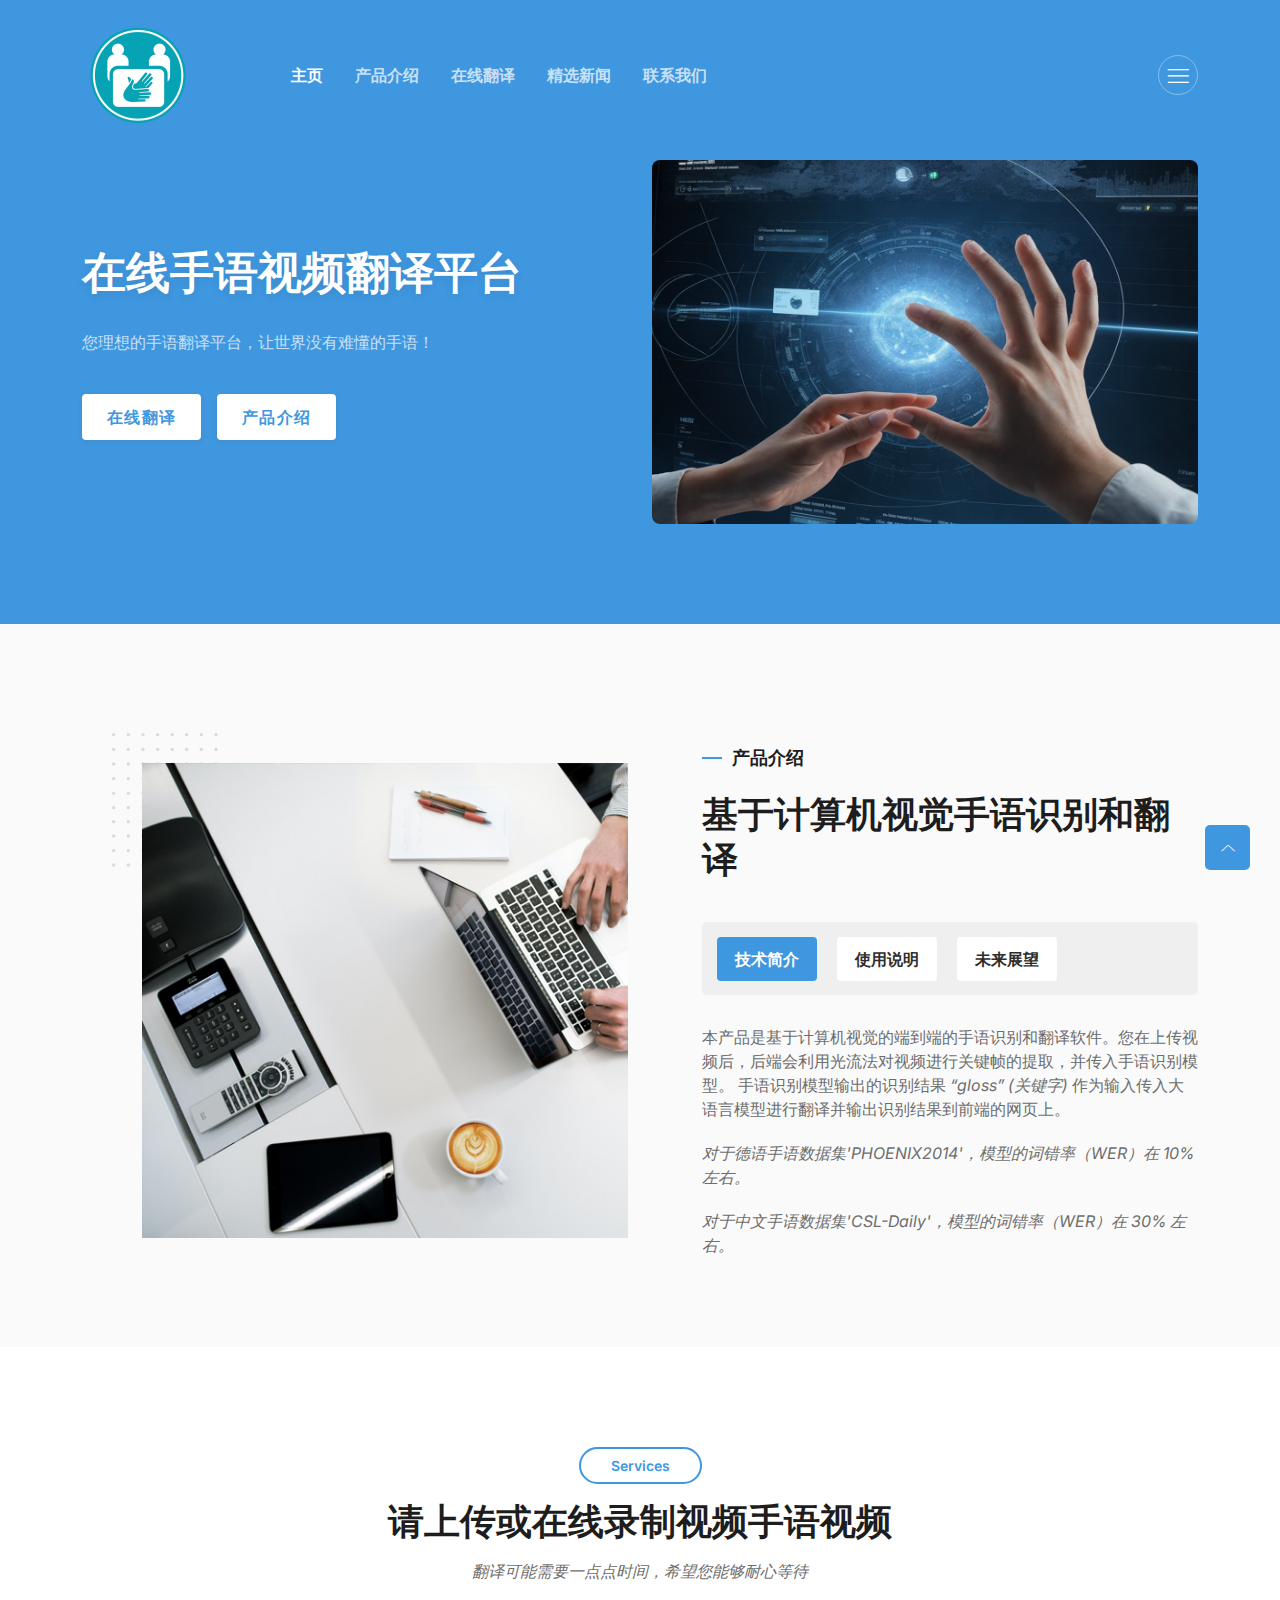
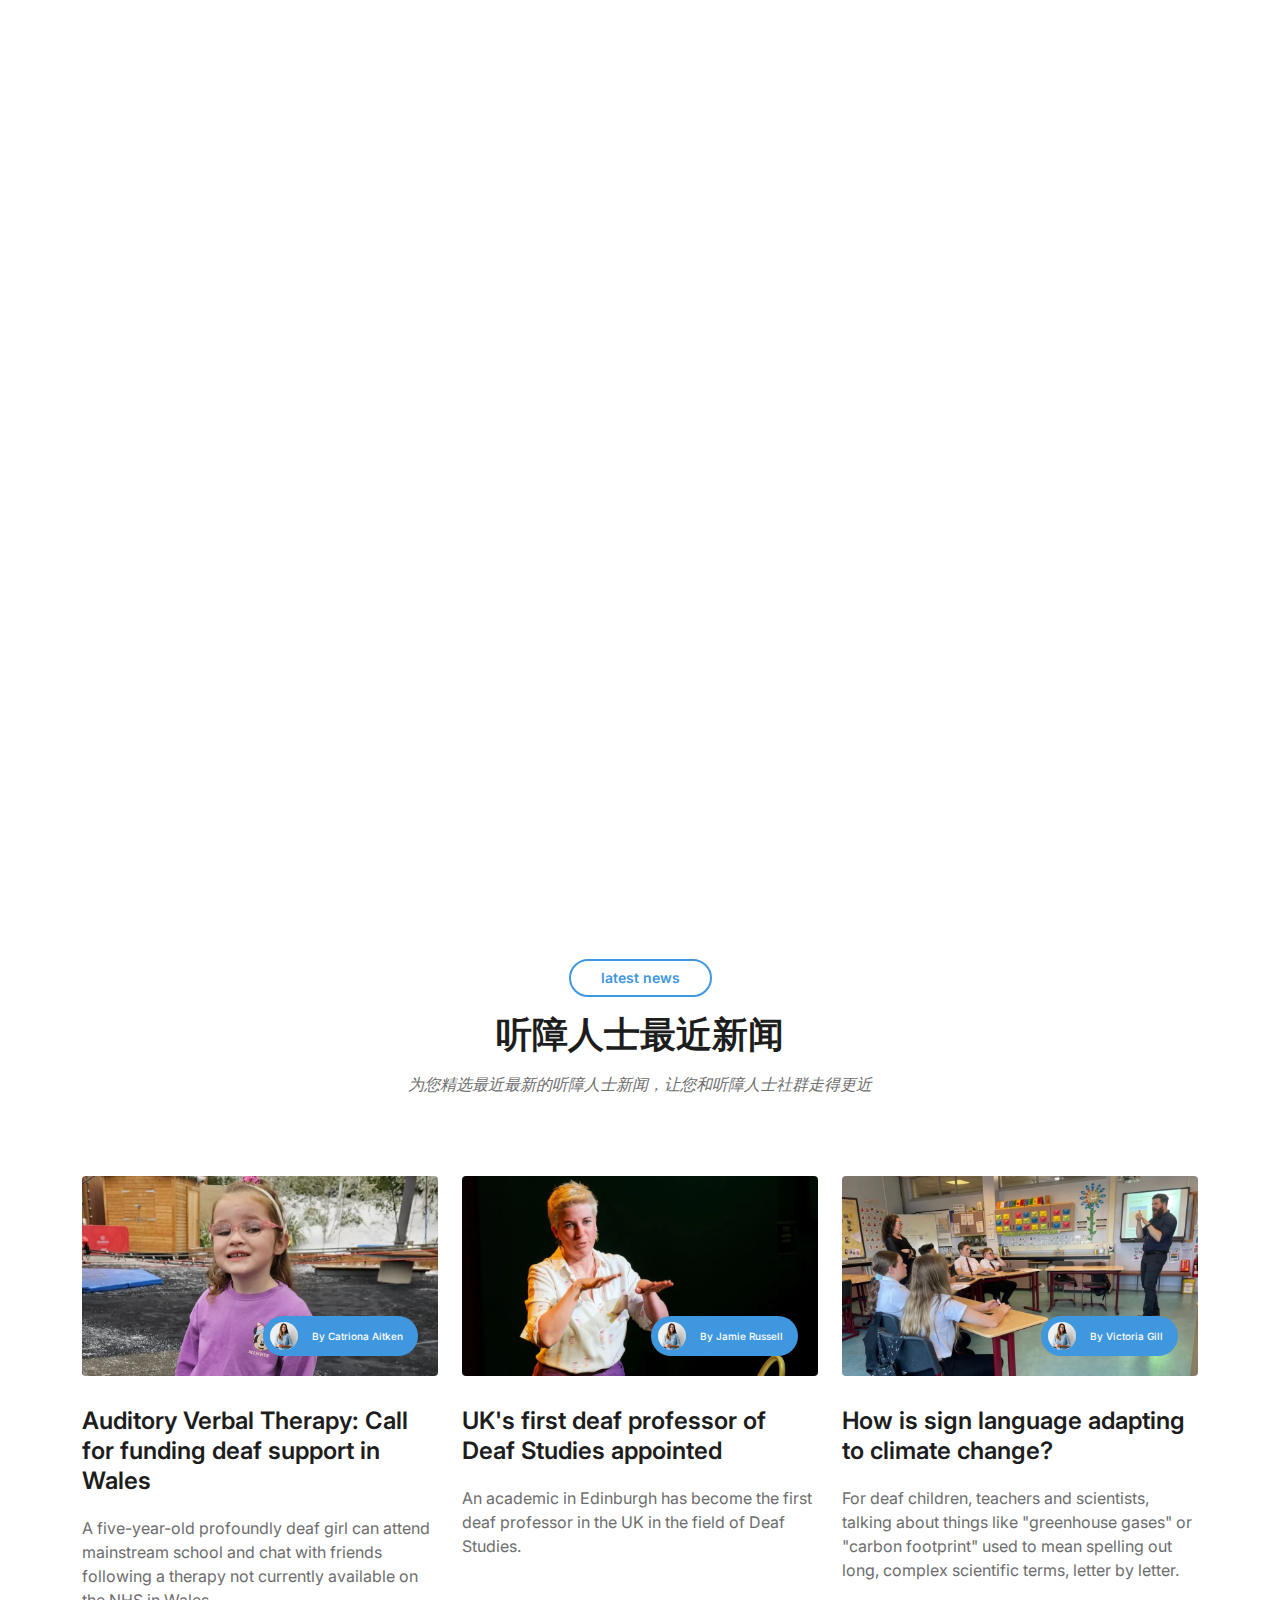
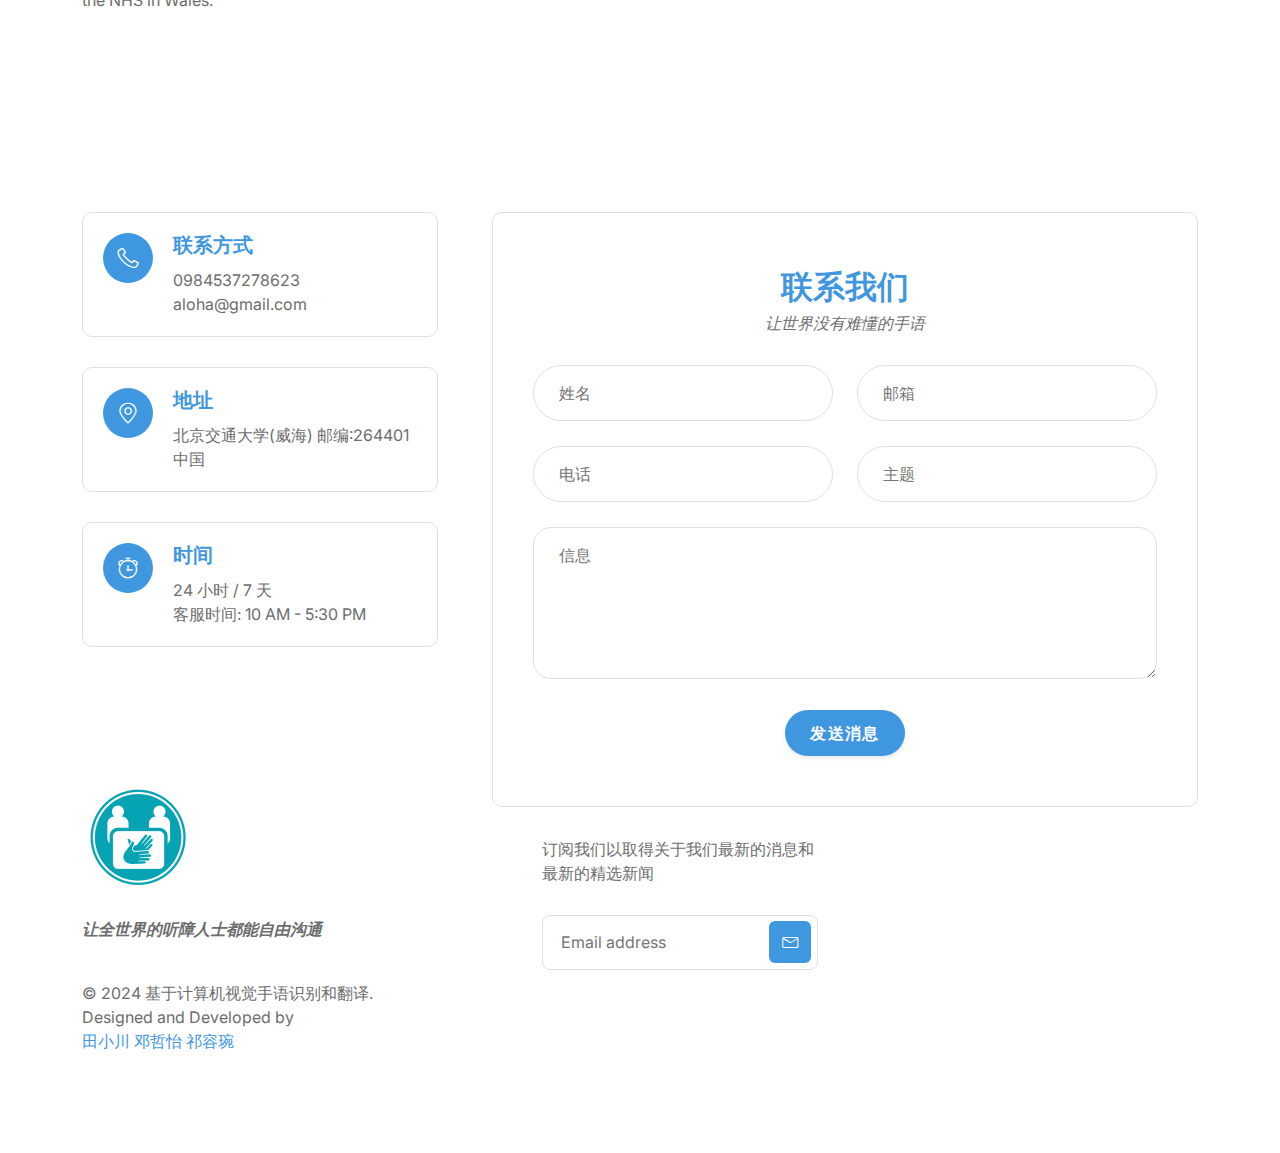
==== commit 580b0a47: "delete button '产品介绍'" ====
--- a/index.html
+++ b/index.html
@@ -146,12 +146,7 @@
             <div class="button">
               <a href="#在线翻译" class="btn primary-btn">在线翻译</a>
               <a href="https://www.youtube.com/watch?v=r44RKWyfcFw&fbclid=IwAR21beSJORalzmzokxDRcGfkZA1AtRTE__l5N4r09HcGS5Y6vOluyouM9EM"
-                class="glightbox video-button">
-                <span class="btn icon-btn rounded-full">
-                  <i class="lni lni-play"></i>
-                </span>
-                <span class="text">产品介绍</span>
-              </a>
+                class="btn primary-btn">产品介绍</a>
             </div>
           </div>
         </div>
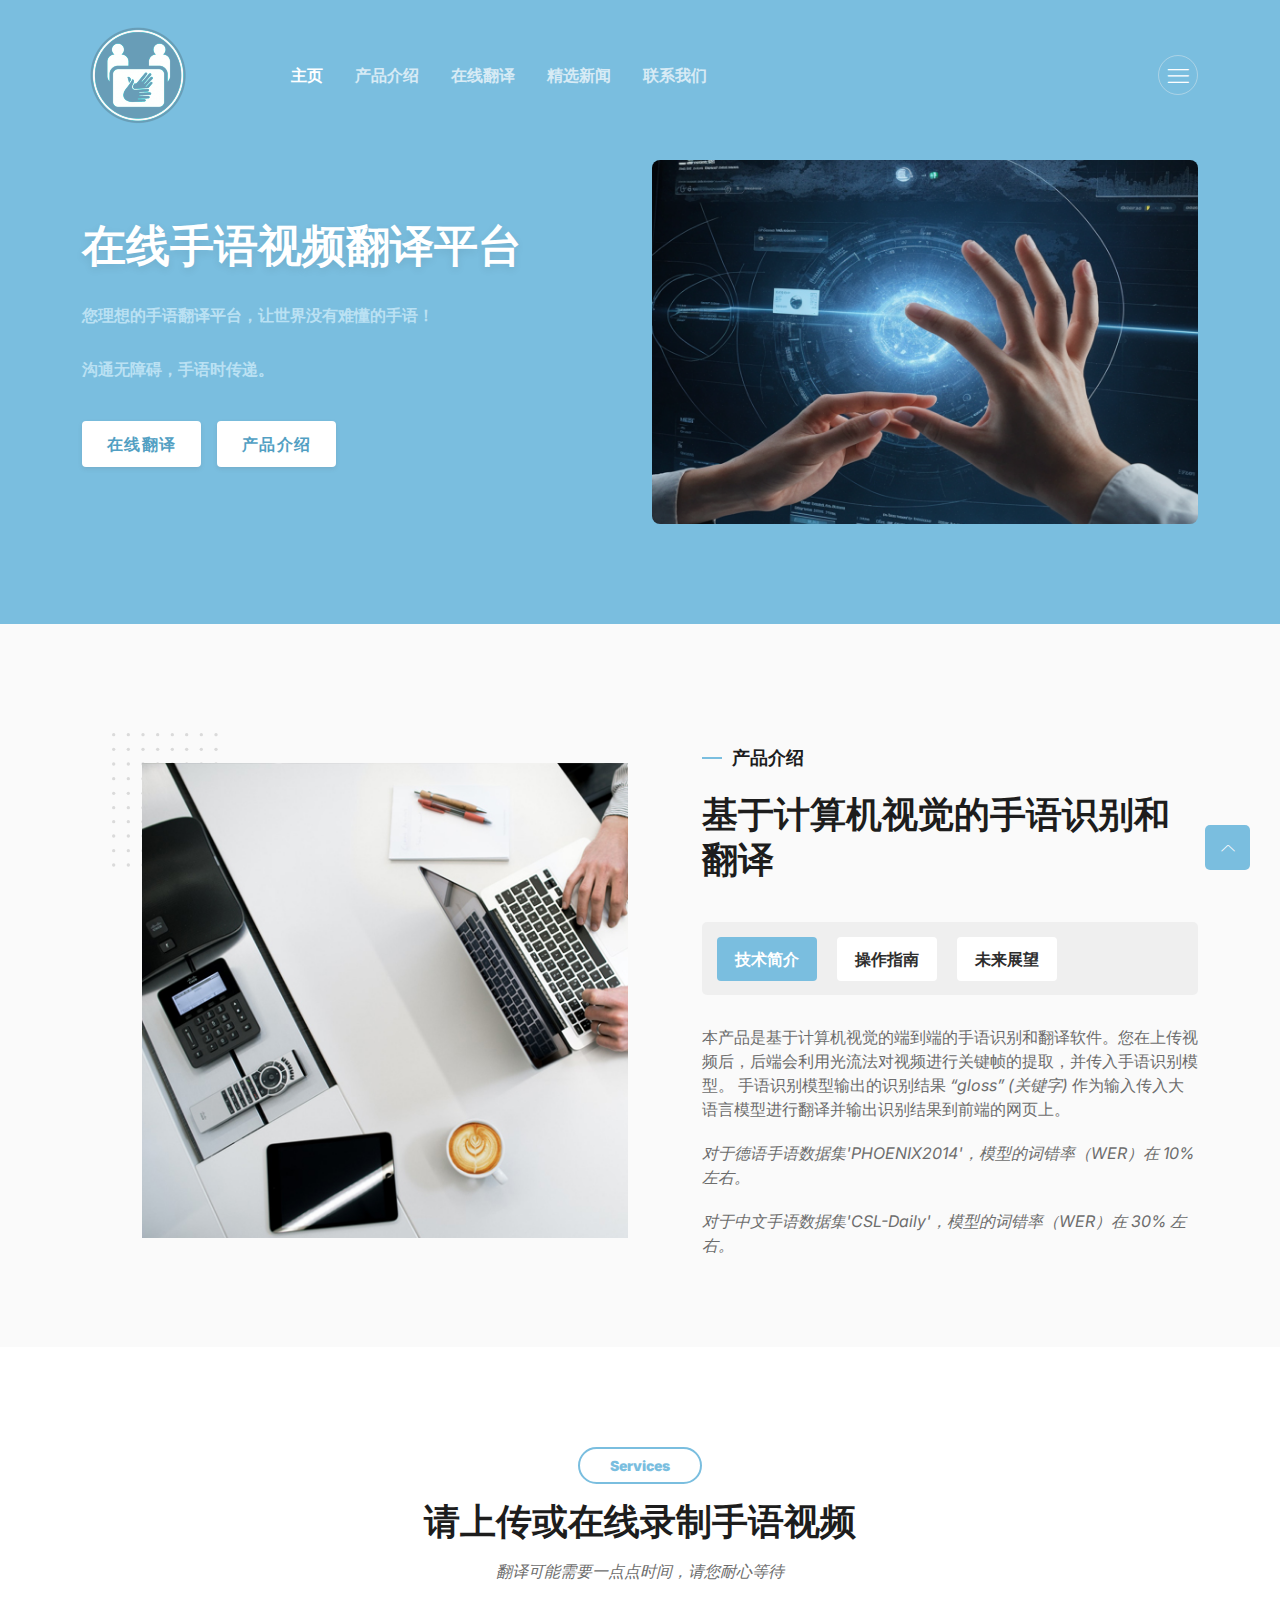
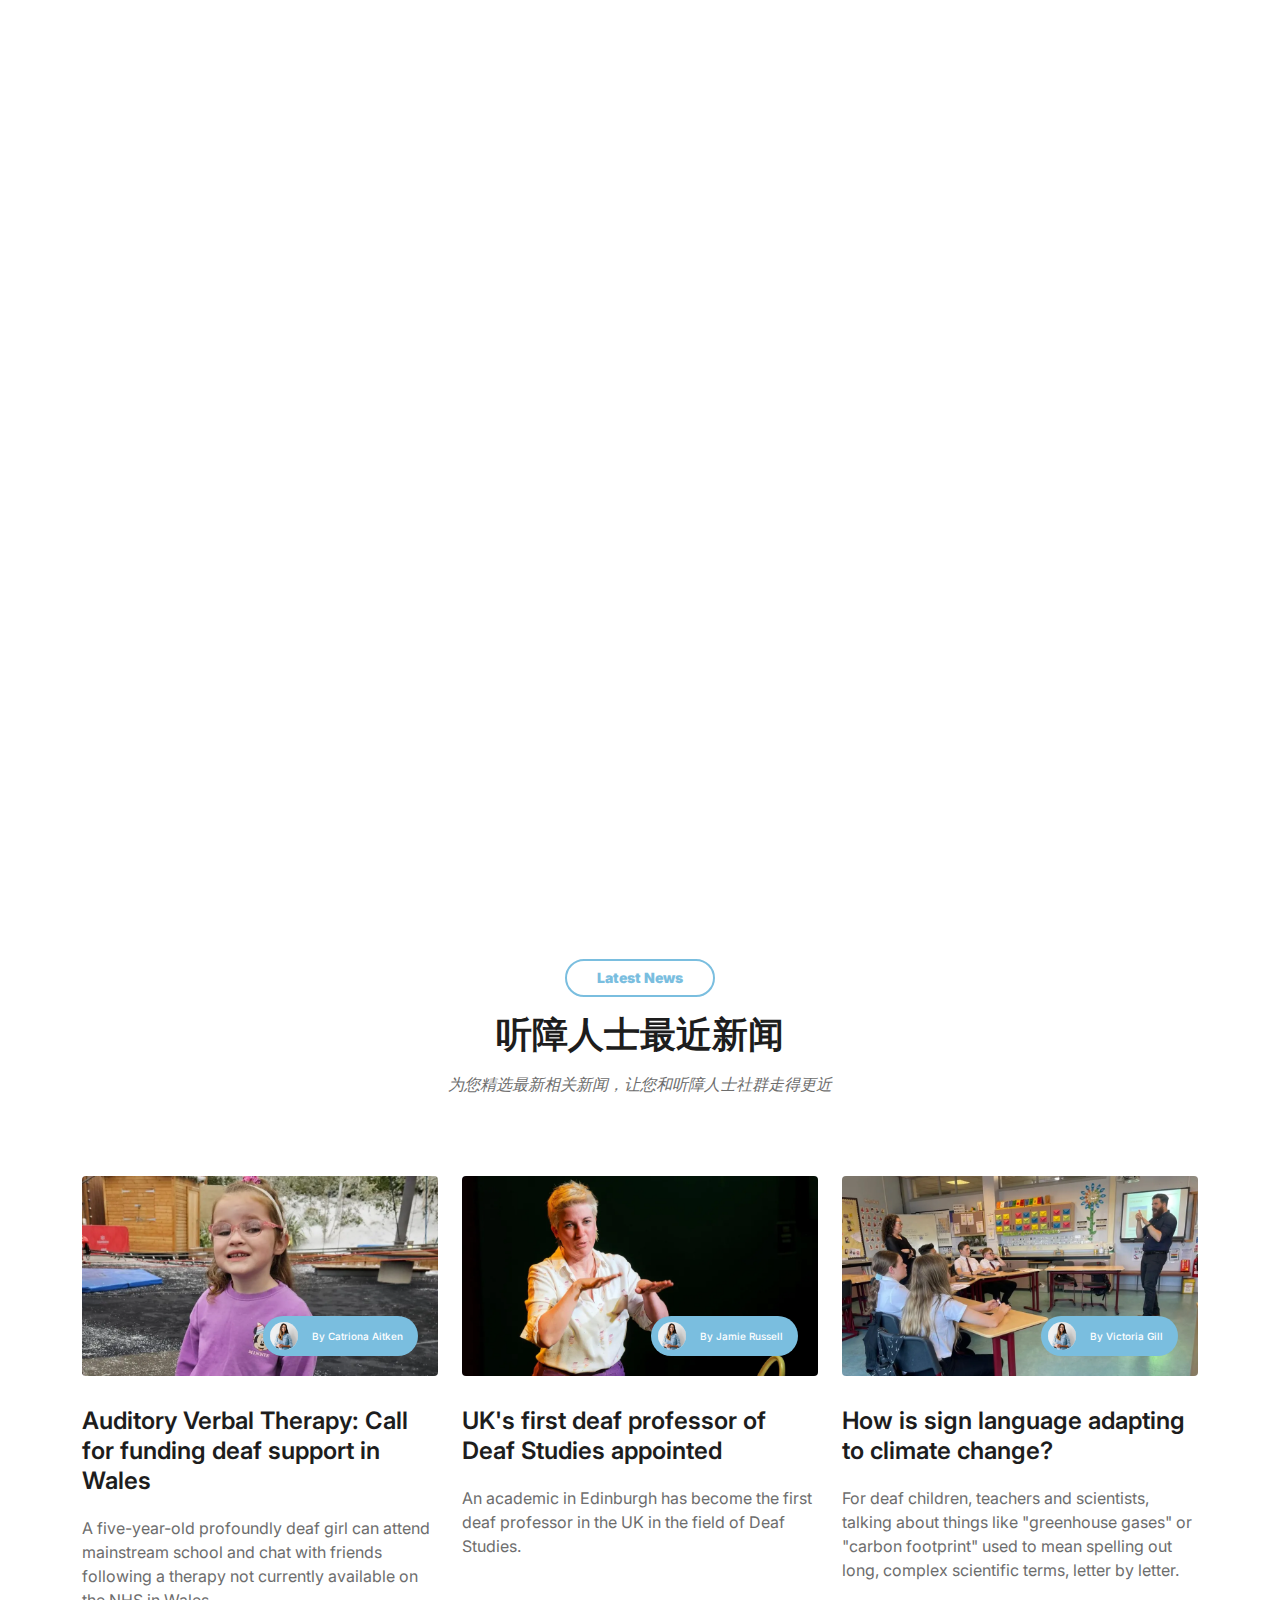
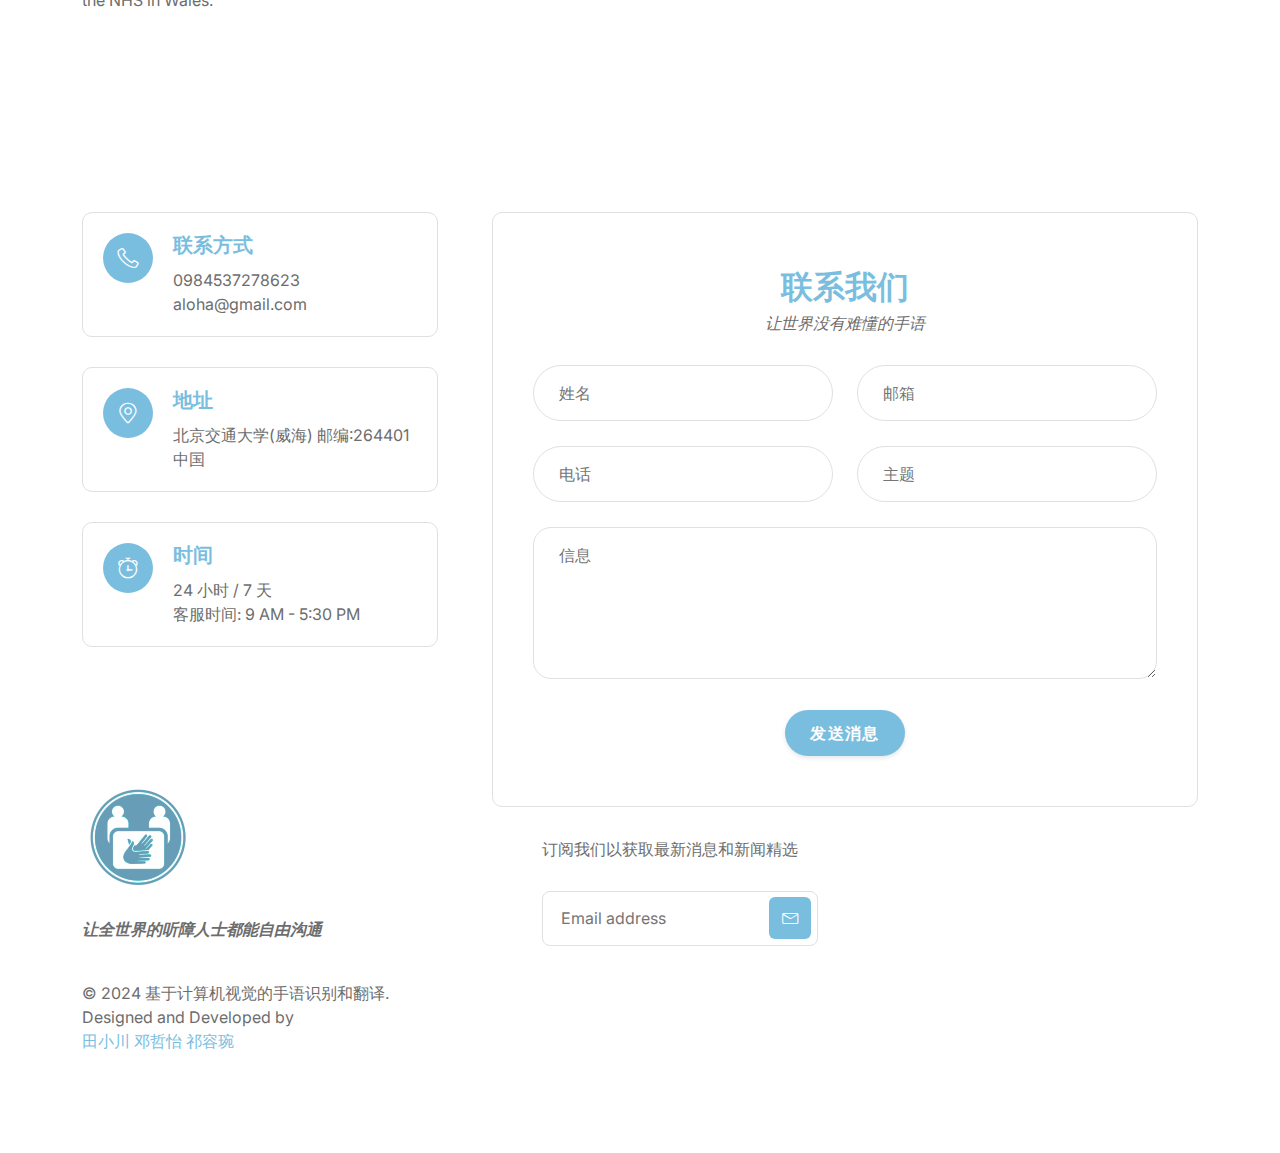
==== commit 0d94bf15: "Changes on the appearances" ====
--- a/index.html
+++ b/index.html
@@ -39,7 +39,7 @@
         <div class="col-lg-12">
           <nav class="navbar navbar-expand-lg">
             <a class="navbar-brand" href="index.html">
-              <img src="assets/images/logo-2.png" alt="Logo" />
+              <img src="assets/images/logom.png" alt="Logo" />
             </a>
             <button class="navbar-toggler" type="button" data-bs-toggle="collapse" data-bs-target="#navbarNine"
               aria-controls="navbarNine" aria-expanded="false" aria-label="Toggle navigation">
@@ -94,9 +94,10 @@
     </div>
     <div class="sidebar-content">
       <div class="sidebar-logo">
-        <a href="index.html"><img src="assets/images/logo-2.png" alt="Logo" /></a>
-      </div>
-      <p class="text" style="font-size: 150%;"><b><i>让我们一起倾听世界吧！</i></b></p>
+        <a href="index.html"><img src="assets/images/logom.png" alt="Logo" /></a>
+      </div>
+      <p class="text" style="font-size: 150%;"><b><i>让技术突破沟通界限，每个人的声音都被听见</i></b></p>
+
       <!-- logo -->
       <div class="sidebar-menu">
         <h5 class="menu-title">快捷连接</h5>
@@ -140,13 +141,16 @@
         <div class="col-lg-6 col-md-12 col-12">
           <div class="header-content">
             <h1>在线手语视频翻译平台</h1>
-            <p>
-              您理想的手语翻译平台，让世界没有难懂的手语！
+            <p style="color: #d6f0fc;">
+              <b>您理想的手语翻译平台，让世界没有难懂的手语！</b>
+            </p>
+            <p style="color: #d6f0fc;">
+              <b>沟通无障碍，手语时传递。</b>
             </p>
             <div class="button">
-              <a href="#在线翻译" class="btn primary-btn">在线翻译</a>
+              <a href="#在线翻译" class="btn primary-btn" style="color: #529fc3;"><b>在线翻译</b></a>
               <a href="https://www.youtube.com/watch?v=r44RKWyfcFw&fbclid=IwAR21beSJORalzmzokxDRcGfkZA1AtRTE__l5N4r09HcGS5Y6vOluyouM9EM"
-                class="btn primary-btn">产品介绍</a>
+               class="btn primary-btn"style="color: #529fc3;"><b>产品介绍</b></a>
             </div>
           </div>
         </div>
@@ -256,14 +260,14 @@
         <div class="col-lg-6 col-12">
           <div class="about-five-content">
             <h6 class="small-title text-lg">产品介绍</h6>
-            <h2 class="main-title fw-bold">基于计算机视觉手语识别和翻译</h2>
+            <h2 class="main-title fw-bold">基于计算机视觉的手语识别和翻译</h2>
             <div class="about-five-tab">
               <nav>
                 <div class="nav nav-tabs" id="nav-tab" role="tablist">
                   <button class="nav-link active" id="nav-who-tab" data-bs-toggle="tab" data-bs-target="#nav-who"
                     type="button" role="tab" aria-controls="nav-who" aria-selected="true">技术简介</button>
                   <button class="nav-link" id="nav-vision-tab" data-bs-toggle="tab" data-bs-target="#nav-vision"
-                    type="button" role="tab" aria-controls="nav-vision" aria-selected="false">使用说明</button>
+                    type="button" role="tab" aria-controls="nav-vision" aria-selected="false">操作指南</button>
                   <button class="nav-link" id="nav-history-tab" data-bs-toggle="tab" data-bs-target="#nav-history"
                     type="button" role="tab" aria-controls="nav-history" aria-selected="false">未来展望</button>
                 </div>
@@ -283,18 +287,24 @@
                 </div>
                 <div class="tab-pane fade" id="nav-vision" role="tabpanel" aria-labelledby="nav-vision-tab">
                   <p>
-                    使用本产品十分简单，您需要将您想要进行翻译的手语视频上传，或者您想要翻译的手语动作通过在线录制。
-                    再经过些许等待后，您的识别结果将在右侧输出栏显示。
+                    通过以下便捷操作，平台便能显示给您所需的手语翻译结果。
+                  </p>
+                  <p>
+                    点击“在线翻译”来到手语翻译平台。<br>
+                    点击<i>“上传”</i>或<i>“录制”</i>，将需要翻译的手语视频上传或直接录制手语视频。<br>
+                    可以对上传的手语视频进行剪辑操作。<br>
+                    点击<i>“Submit”</i>将提交视频等待翻译结果。<br>
+                    如需重新上传视频，请点击“Clear”清空原视频后重新上传提交。<br>
+                    等待界面右侧显示翻译结果。
                   </p>
                 </div>
                 <div class="tab-pane fade" id="nav-history" role="tabpanel" aria-labelledby="nav-history-tab">
                   <p>
-                    我们希望本产品能够帮助听障人士降低和常人之间交流的门槛。在未来，我们将上线实时的手语识别和翻译功能，
-                    您将无需上传视频和录制视频。我们也将持续为提高识别准确度而努力！
+                    我们希望本产品能帮助听障人士降低交流门槛。平台将持续改进和完善相关功能，致力于为您提供更优质的翻译体验。<br>
+                    我们将上线实时手语识别和翻译功能，您无需点击上传和录制视频。我们也将不断为提高识别准确度而努力！
                   </p>
                   <p>
-                    感谢您使用我们的产品，如果有任何问题，请前往<i>“联系我们”</i>界面与我们的工作人员联系。我们将在工作时间为您提供
-                    最好的服务，直到您满意为止。在线手语识翻译软件，欢迎您的使用！
+                    有任何疑问？请点击页面上的<i>“联系我们”</i>按钮，我们的团队将在工作时间内为您提供支持。我们致力于提供最佳的服务，以满足您的需求。感谢您选择我们的在线手语识别翻译平台！
                   </p>
                 </div>
               </div>
@@ -314,10 +324,10 @@
         <div class="row">
           <div class="col-12">
             <div class="content">
-              <h6>Services</h6>
-              <h2 class="fw-bold">请上传或在线录制视频手语视频</h2>
+              <h6><b>Services</b></h6>
+              <h2 class="fw-bold">请上传或在线录制手语视频</h2>
               <p>
-                <i>翻译可能需要一点点时间，希望您能够耐心等待</i>
+                <i>翻译可能需要一点点时间，请您耐心等待</i>
               </p>
             </div>
           </div>
@@ -329,7 +339,7 @@
     <!--======  End Section Title Five ======-->
     <div class="gradio-container">
       <!-- Gradio App Integration -->
-      <iframe src="https://7c18-42-247-44-116.ngrok-free.app/" style="width:100%; height:80vh; border:none;"></iframe>
+      <iframe src="https://34e7-42-247-44-116.ngrok-free.app" style="width:100%; height:80vh; border:none;"></iframe>
     </div>
   </section>
   <!-- ===== service-area end ===== -->
@@ -344,10 +354,10 @@
         <div class="row">
           <div class="col-12">
             <div class="content">
-              <h6>latest news</h6>
+              <h6><b>Latest News</b></h6>
               <h2 class="fw-bold">听障人士最近新闻</h2>
               <p><i>
-                为您精选最近最新的听障人士新闻，让您和听障人士社群走得更近
+                为您精选最新相关新闻，让您和听障人士社群走得更近
               </i></p>
             </div>
           </div>
@@ -481,7 +491,7 @@
                   <div class="contact-content">
                     <h4>时间</h4>
                     <p>24 小时 / 7 天</p>
-                    <p>客服时间: 10 AM - 5:30 PM</p>
+                    <p>客服时间: 9 AM - 5:30 PM</p>
                   </div>
                 </div>
               </div>
@@ -561,14 +571,14 @@
               <div class="footer-widget f-about">
                 <div class="logo">
                   <a href="index.html">
-                    <img src="assets/images/logo-2.png" alt="#" class="img-fluid" />
+                    <img src="assets/images/logom.png" alt="#" class="img-fluid" />
                   </a>
                 </div>
                 <p>
                   <b><i>让全世界的听障人士都能自由沟通</i></b>
                 </p>
                 <p class="copyright-text">
-                  <span>© 2024 基于计算机视觉手语识别和翻译.</span>Designed and Developed by
+                  <span>© 2024 基于计算机视觉的手语识别和翻译.</span>Designed and Developed by
                   <a href="javascript:void(0)" rel="nofollow"> 田小川 邓哲怡 祁容琬 </a>
                 </p>
               </div>
@@ -578,7 +588,7 @@
               <!-- Single Widget -->
               <div class="footer-widget newsletter">
                 <h5>订阅</h5>
-                <p>订阅我们以取得关于我们最新的消息和最新的精选新闻</p>
+                <p>订阅我们以获取最新消息和新闻精选</p>
                 <form action="#" method="get" target="_blank" class="newsletter-form">
                   <input name="EMAIL" placeholder="Email address" required="required" type="email" />
                   <div class="button">
--- a/style.css
+++ b/style.css
@@ -4,9 +4,10 @@
 ===========================*/
 :root {
   --font-family: "Inter", sans-serif;
-  --primary: #3f97df;
-  --primary-dark: #1c3ab6;
-  --primary-light: #e2f1ff;
+  --primary: #7abedf;
+  /* #3f97df*/
+  --primary-dark: #166F9A;
+  --primary-light: #7abedf; /*e2f1ff*/
   --accent: #00d4d7;
   --accent-dark: #00bac1;
   --accent-light: #dff9f8;
@@ -18,7 +19,7 @@
   --secondary-light: #f4e5fa;
   --info: #15b2d5;
   --info-dark: #0f8ca8;
-  --info-light: #e0f5fa;
+  --info-light: #d6f0fc; /*#e0f5fa*/
   --caution: #dbbb25;
   --caution-dark: #d58f15;
   --caution-light: #fbf9e4;
@@ -257,13 +258,13 @@
 
 /* ===== Buttons Css ===== */
 .primary-btn {
-  background: var(--primary);
+  background: #ffffff/*var(--primary)*/;
   color: var(--white);
   box-shadow: var(--shadow-2);
 }
 .active.primary-btn, .primary-btn:hover, .primary-btn:focus {
   background: var(--primary-dark);
-  color: var(--white);
+  color: #d6f0fc /*var(--white)*/;
   box-shadow: var(--shadow-4);
 }
 .deactive.primary-btn {
